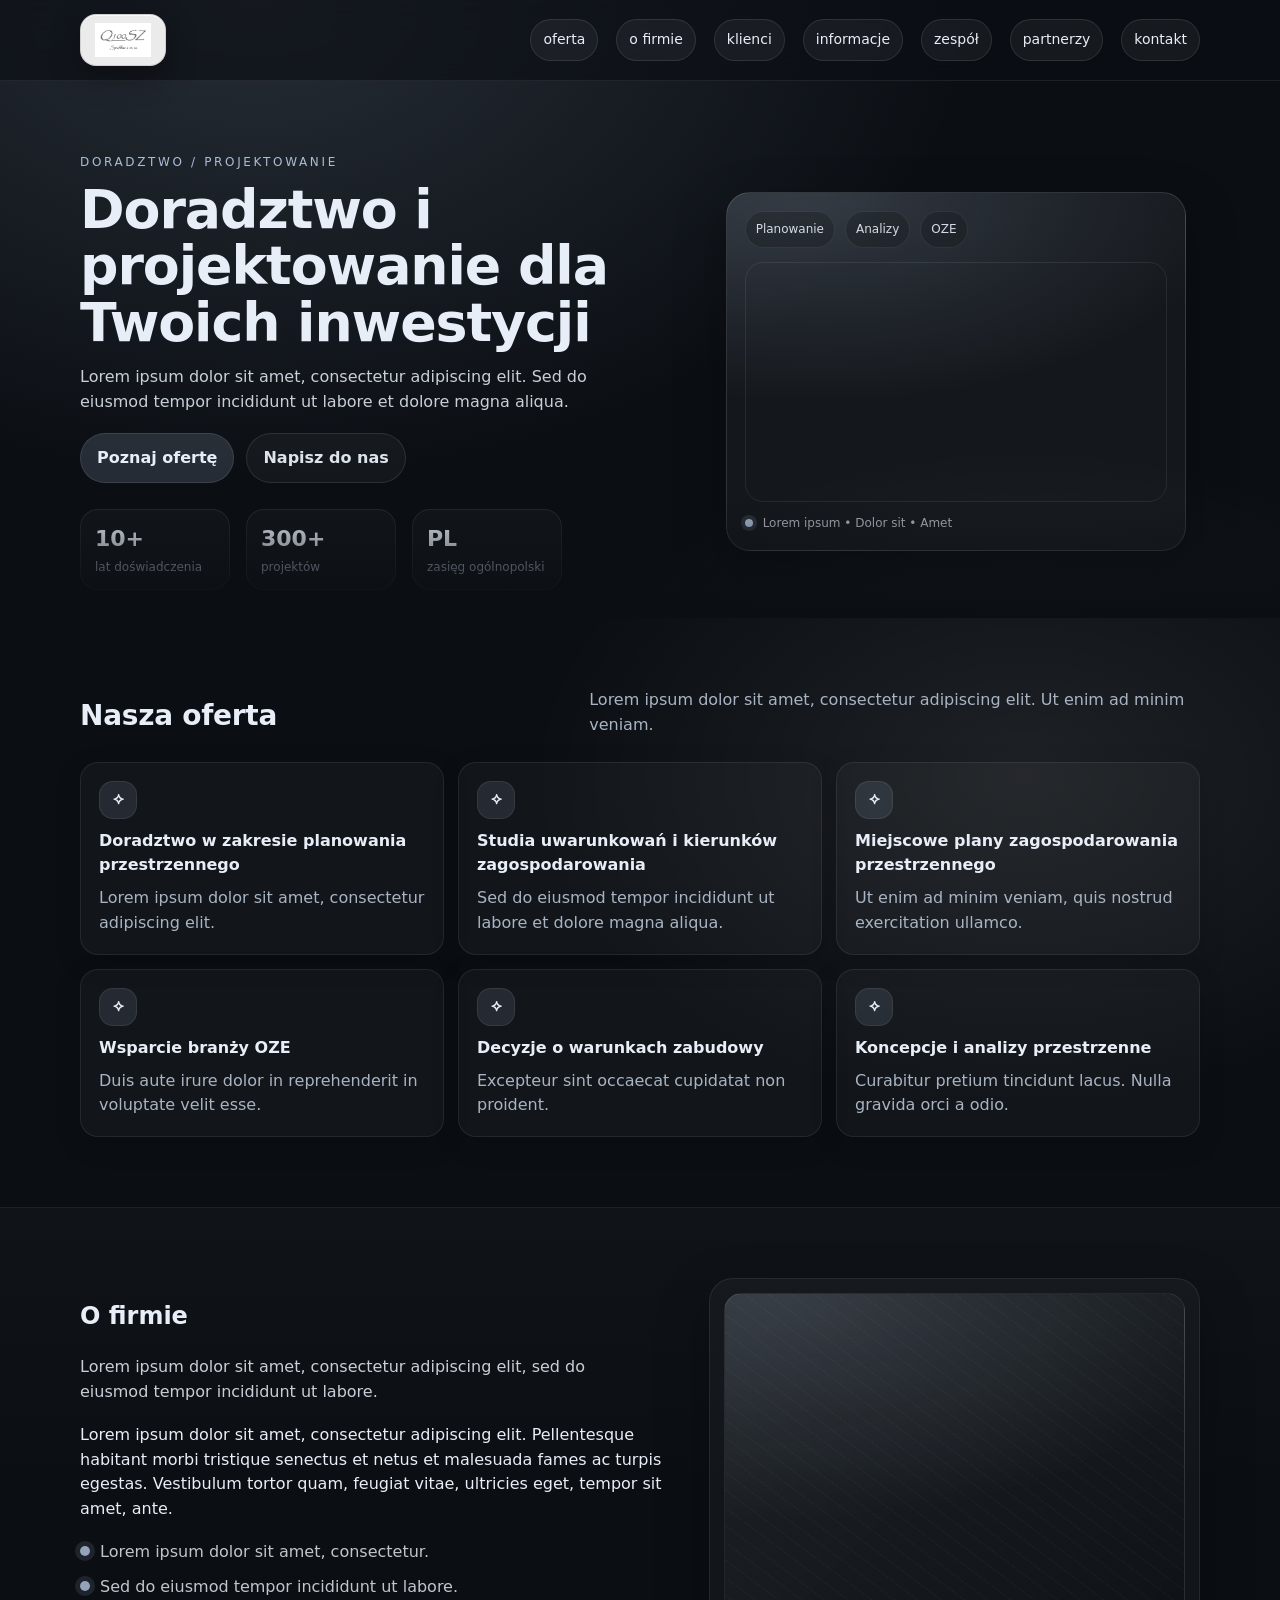
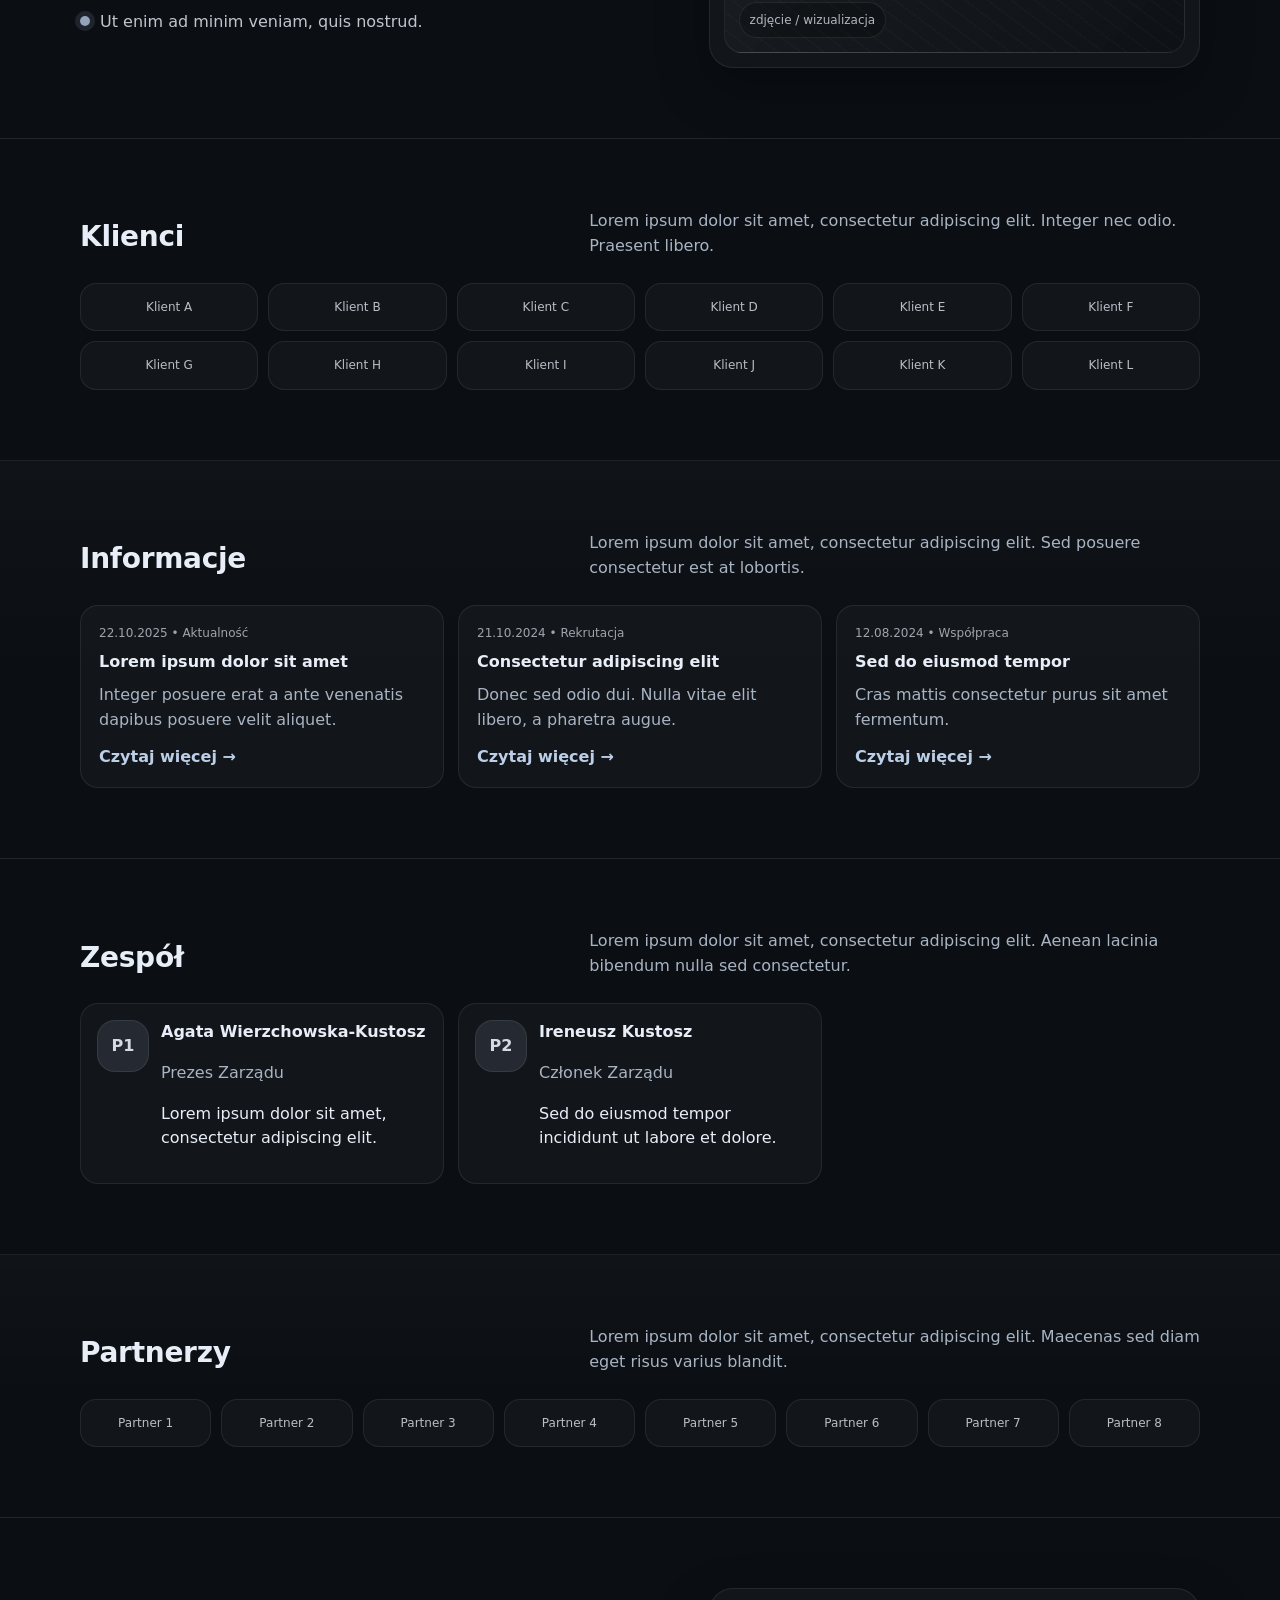
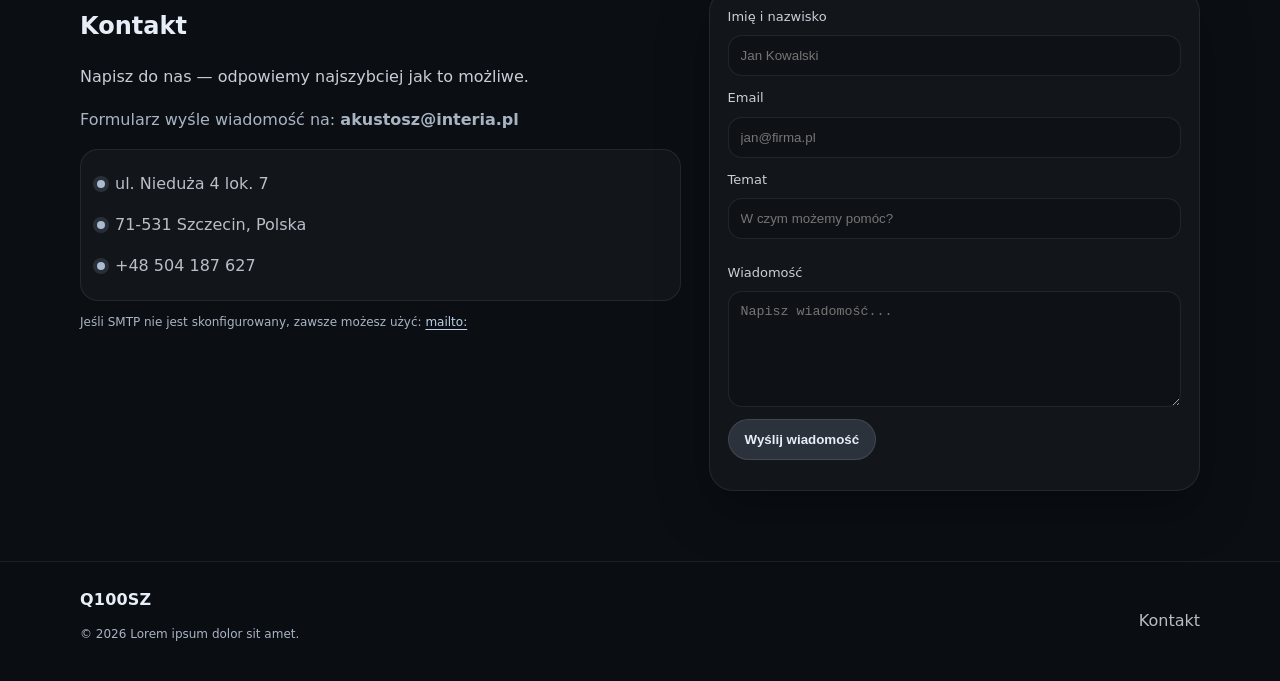
==== index.html @ e8c197c0 "desc" ====
<!doctype html>
<html lang="pl">
<head>
  <meta charset="utf-8" />
  <meta name="description" content="Opis firmy, usług i kontaktu">
  <meta name="viewport" content="width=device-width, initial-scale=1" />
  <title>Q100SZ - Usługi Architekturowe oraz Porady</title>
  <link rel="stylesheet" href="./styles.css" />
</head>
<body>
  <header class="topbar" class="top">
    <div class="container topbar__inner">
      <a class="brand" href="#top" aria-label="Strona główna">
        <span class="brand__logoWrap">
          <img class="brand__logo" src="Images/Logo.png" alt="Q100SZ Spółka z o.o." />
        </span>
      </a>

      <nav class="nav" aria-label="Główne menu">
        <a class="nav__cta" href="#oferta">oferta</a>
        <a class="nav__cta" href="#o-firmie">o firmie</a>
        <a class="nav__cta" href="#klienci">klienci</a>
        <a class="nav__cta" href="#informacje">informacje</a>
        <a class="nav__cta" href="#zespol">zespół</a>
        <a class="nav__cta" href="#partnerzy">partnerzy</a>
        <a class="nav__cta" href="#kontakt">kontakt</a>
      </nav>

      <button class="burger" id="burger" aria-label="Otwórz menu" aria-expanded="false">
        <span></span><span></span><span></span>
      </button>
    </div>

    <div id="mobileNav" class="mobile-nav" hidden>
    <a href="#oferta">oferta</a>
    <a href="#o-firmie">o firmie</a>
    <a href="#klienci">klienci</a>
    <a href="#informacje">informacje</a>
    <a href="#zespol">zespół</a>
    <a href="#partnerzy">partnerzy</a>
    <a href="#kontakt">kontakt</a>
  </div>
  <div id="navOverlay" class="nav-overlay" hidden></div>
  </header>

  <main>
    <!-- HERO -->
    <section class="hero">
      <div class="container hero__inner">
        <div class="hero__copy">
          <p class="kicker">DORADZTWO / PROJEKTOWANIE</p>
          <h1>Doradztwo i projektowanie dla Twoich inwestycji</h1>
          <p class="lead">
            Lorem ipsum dolor sit amet, consectetur adipiscing elit. Sed do eiusmod tempor incididunt ut labore et dolore magna aliqua.
          </p>

          <div class="hero__actions">
            <a class="btn" href="#oferta">Poznaj ofertę</a>
            <a class="btn btn--ghost" href="#kontakt">Napisz do nas</a>
          </div>

          <div class="hero__stats">
            <div class="stat">
              <div class="stat__num">10+</div>
              <div class="stat__label">lat doświadczenia</div>
            </div>
            <div class="stat">
              <div class="stat__num">300+</div>
              <div class="stat__label">projektów</div>
            </div>
            <div class="stat">
              <div class="stat__num">PL</div>
              <div class="stat__label">zasięg ogólnopolski</div>
            </div>
          </div>
        </div>

        <div class="hero__visual" aria-hidden="true">
          <div class="glass-card">
            <div class="glass-card__row">
              <div class="pill">Planowanie</div>
              <div class="pill">Analizy</div>
              <div class="pill">OZE</div>
            </div>
            <div class="glass-card__map" role="region" aria-label="Mapa dojazdu — Galaxy Szczecin">
              <iframe src="https://www.google.com/maps/embed?pb=!1m18!1m12!1m3!1d2376.1901724597415!2d14.551795612000458!3d53.44718666705847!2m3!1f0!2f0!3f0!3m2!1i1024!2i768!4f13.1!3m3!1m2!1s0x47aa0967c115290f%3A0x11bde24e083eac5f!2sNiedu%C5%BCa%204%2C%2071-531%20Szczecin!5e0!3m2!1spl!2spl!4v1772494582298!5m2!1spl!2spl" style="border:0;" allowfullscreen="" loading="lazy" referrerpolicy="no-referrer-when-downgrade"></iframe>
            </div>
            <div class="glass-card__footer">
              <span class="dot"></span>
              <span>Lorem ipsum • Dolor sit • Amet</span>
            </div>
          </div>
        </div>
      </div>
      <div class="hero__fade"></div>
    </section>

    <!-- OFERTA -->
    <section class="section" id="oferta">
      <div class="container">
        <div class="section__head">
          <h2>Nasza oferta</h2>
          <p>Lorem ipsum dolor sit amet, consectetur adipiscing elit. Ut enim ad minim veniam.</p>
        </div>

        <div class="grid cards">
          <article class="card">
            <div class="card__icon">⟡</div>
            <h3>Doradztwo w zakresie planowania przestrzennego</h3>
            <p>Lorem ipsum dolor sit amet, consectetur adipiscing elit.</p>
          </article>

          <article class="card">
            <div class="card__icon">⟡</div>
            <h3>Studia uwarunkowań i kierunków zagospodarowania</h3>
            <p>Sed do eiusmod tempor incididunt ut labore et dolore magna aliqua.</p>
          </article>

          <article class="card">
            <div class="card__icon">⟡</div>
            <h3>Miejscowe plany zagospodarowania przestrzennego</h3>
            <p>Ut enim ad minim veniam, quis nostrud exercitation ullamco.</p>
          </article>

          <article class="card">
            <div class="card__icon">⟡</div>
            <h3>Wsparcie branży OZE</h3>
            <p>Duis aute irure dolor in reprehenderit in voluptate velit esse.</p>
          </article>

          <article class="card">
            <div class="card__icon">⟡</div>
            <h3>Decyzje o warunkach zabudowy</h3>
            <p>Excepteur sint occaecat cupidatat non proident.</p>
          </article>

          <article class="card">
            <div class="card__icon">⟡</div>
            <h3>Koncepcje i analizy przestrzenne</h3>
            <p>Curabitur pretium tincidunt lacus. Nulla gravida orci a odio.</p>
          </article>
        </div>
      </div>
    </section>

    <!-- O FIRMIE -->
    <section class="section section--alt" id="o-firmie">
      <div class="container split">
        <div>
          <h2>O firmie</h2>
          <p class="lead">
            Lorem ipsum dolor sit amet, consectetur adipiscing elit, sed do eiusmod tempor incididunt ut labore.
          </p>
          <p>
            Lorem ipsum dolor sit amet, consectetur adipiscing elit. Pellentesque habitant morbi tristique senectus et netus et malesuada fames ac turpis egestas.
            Vestibulum tortor quam, feugiat vitae, ultricies eget, tempor sit amet, ante.
          </p>

          <div class="bullets">
            <div class="bullet">
              <span class="bullet__dot"></span>
              <span>Lorem ipsum dolor sit amet, consectetur.</span>
            </div>
            <div class="bullet">
              <span class="bullet__dot"></span>
              <span>Sed do eiusmod tempor incididunt ut labore.</span>
            </div>
            <div class="bullet">
              <span class="bullet__dot"></span>
              <span>Ut enim ad minim veniam, quis nostrud.</span>
            </div>
          </div>
        </div>

        <div class="photo">
          <div class="photo__frame">
            <div class="photo__placeholder">
              <div class="photo__lines"></div>
              <div class="photo__label">zdjęcie / wizualizacja</div>
            </div>
          </div>
        </div>
      </div>
    </section>

    <!-- KLIENCI -->
    <section class="section" id="klienci">
      <div class="container">
        <div class="section__head">
          <h2>Klienci</h2>
          <p>Lorem ipsum dolor sit amet, consectetur adipiscing elit. Integer nec odio. Praesent libero.</p>
        </div>

        <div class="logos">
          <div class="logo">Klient A</div><div class="logo">Klient B</div><div class="logo">Klient C</div><div class="logo">Klient D</div>
          <div class="logo">Klient E</div><div class="logo">Klient F</div><div class="logo">Klient G</div><div class="logo">Klient H</div>
          <div class="logo">Klient I</div><div class="logo">Klient J</div><div class="logo">Klient K</div><div class="logo">Klient L</div>
        </div>
      </div>
    </section>

    <!-- INFORMACJE (mini blog / aktualności) -->
    <section class="section section--alt" id="informacje">
      <div class="container">
        <div class="section__head">
          <h2>Informacje</h2>
          <p>Lorem ipsum dolor sit amet, consectetur adipiscing elit. Sed posuere consectetur est at lobortis.</p>
        </div>

        <div class="grid posts">
          <article class="post">
            <div class="post__meta">22.10.2025 • Aktualność</div>
            <h3>Lorem ipsum dolor sit amet</h3>
            <p>Integer posuere erat a ante venenatis dapibus posuere velit aliquet.</p>
            <a class="post__link" href="#kontakt">Czytaj więcej →</a>
          </article>

          <article class="post">
            <div class="post__meta">21.10.2024 • Rekrutacja</div>
            <h3>Consectetur adipiscing elit</h3>
            <p>Donec sed odio dui. Nulla vitae elit libero, a pharetra augue.</p>
            <a class="post__link" href="#kontakt">Czytaj więcej →</a>
          </article>

          <article class="post">
            <div class="post__meta">12.08.2024 • Współpraca</div>
            <h3>Sed do eiusmod tempor</h3>
            <p>Cras mattis consectetur purus sit amet fermentum.</p>
            <a class="post__link" href="#kontakt">Czytaj więcej →</a>
          </article>
        </div>
      </div>
    </section>

    <!-- ZESPÓŁ -->
    <section class="section" id="zespol">
      <div class="container">
        <div class="section__head">
          <h2>Zespół</h2>
          <p>Lorem ipsum dolor sit amet, consectetur adipiscing elit. Aenean lacinia bibendum nulla sed consectetur.</p>
        </div>

        <div class="grid team">
          <article class="person">
            <div class="avatar" aria-hidden="true"><span>P1</span></div>
            <div>
              <h3>Agata Wierzchowska-Kustosz</h3>
              <p class="muted">Prezes Zarządu</p>
              <p>Lorem ipsum dolor sit amet, consectetur adipiscing elit.</p>
            </div>
          </article>

          <article class="person">
            <div class="avatar" aria-hidden="true"><span>P2</span></div>
            <div>
              <h3>Ireneusz Kustosz</h3>
              <p class="muted">Członek Zarządu</p>
              <p>Sed do eiusmod tempor incididunt ut labore et dolore.</p>
            </div>
          </article>

        </div>
      </div>
    </section>

    <!-- PARTNERZY -->
    <section class="section section--alt" id="partnerzy">
      <div class="container">
        <div class="section__head">
          <h2>Partnerzy</h2>
          <p>Lorem ipsum dolor sit amet, consectetur adipiscing elit. Maecenas sed diam eget risus varius blandit.</p>
        </div>

        <div class="logos logos--tight">
          <div class="logo">Partner 1</div><div class="logo">Partner 2</div><div class="logo">Partner 3</div><div class="logo">Partner 4</div>
          <div class="logo">Partner 5</div><div class="logo">Partner 6</div><div class="logo">Partner 7</div><div class="logo">Partner 8</div>
        </div>
      </div>
    </section>

    <!-- KONTAKT / FORMULARZ -->
    <section class="section contact" id="kontakt">
      <div class="container split">
        <div>
          <h2>Kontakt</h2>
          <p class="lead">Napisz do nas — odpowiemy najszybciej jak to możliwe.</p>
          <p class="muted">
            Formularz wyśle wiadomość na: <strong>akustosz@interia.pl</strong>
          </p>

          <div class="contact__card">
            <div class="contact__line"><span class="dot"></span><span>ul. Nieduża 4 lok. 7</span></div>
            <div class="contact__line"><span class="dot"></span><span>71-531 Szczecin, Polska</span></div>
            <div class="contact__line"><span class="dot"></span><span>+48 504 187 627</span></div>
          </div>

          <p class="muted small">
            Jeśli SMTP nie jest skonfigurowany, zawsze możesz użyć:
            <a class="inline-link" href="mailto:miloszk2004@gmail.com?subject=Wiadomo%C5%9B%C4%87%20ze%20strony&body=Cze%C5%9B%C4%87!">mailto:</a>
          </p>
        </div>

        <form class="form" id="contactForm">
          <label>
            Imię i nazwisko
            <input name="name" type="text" placeholder="Jan Kowalski" required />
          </label>

          <label>
            Email
            <input name="email" type="email" placeholder="jan@firma.pl" required />
          </label>

          <label>
            Temat
            <input name="subject" type="text" placeholder="W czym możemy pomóc?" required />
          </label>

          <label>
            <input type="text" name="company" autocomplete="off" tabindex="-1" style="display:none">
          </label>

          <label>
            Wiadomość
            <textarea name="message" rows="6" placeholder="Napisz wiadomość..." required></textarea>
          </label>

          <button class="btn" type="submit" id="sendBtn">Wyślij wiadomość</button>
          <div class="form__status" id="formStatus" role="status" aria-live="polite"></div>
        </form>
      </div>
    </section>
  </main>

  <footer class="footer">
    <div class="container footer__inner">
      <div class="footer__left">
        <div class="brand brand--footer">
          <span class="brand__mark">Q100SZ</span>
        </div>
        <p class="muted small">© <span id="year"></span> Lorem ipsum dolor sit amet.</p>
      </div>

      <div class="footer__right">
        <a href="#kontakt">Kontakt</a>
      </div>
    </div>
  </footer>

  <script src="./app.js"></script>
</body>
</html>
---- styles.css ----
:root{
  --bg:#0b0f14;
  --panel:#0f1622;
  --panel2:#0c121c;
  --text:#e8eef7;
  --muted:#a9b4c3;
  --line:rgba(255,255,255,.10);
  --line2:rgba(255,255,255,.08);
  --accent:#cfe3ff;
  --shadow: 0 20px 50px rgba(0,0,0,.35);
  --radius:18px;
  --radius2:24px;
  --container: 1120px;
}

*{box-sizing:border-box}
html{scroll-behavior:smooth}
body{
  margin:0;
  font-family: ui-sans-serif, system-ui, -apple-system, Segoe UI, Roboto, Arial, "Noto Sans", "Liberation Sans", sans-serif;
  background:
    radial-gradient(1200px 800px at 20% 0%, rgba(207,227,255,.14), transparent 60%),
    radial-gradient(900px 600px at 80% 20%, rgba(255,255,255,.08), transparent 55%),
    var(--bg);
  color:var(--text);
  line-height:1.55;
}

a{color:inherit; text-decoration:none}
a:hover{opacity:.9}
[hidden]{
  display:none !important;
}
.container{
  width:min(var(--container), calc(100% - 40px));
  margin:0 auto;
}

.topbar{
  position:sticky;
  top:0;
  z-index:50;
  backdrop-filter: blur(14px);
  -webkit-backdrop-filter: blur(14px);
  background: rgba(11,15,20,.65);
  border-bottom:1px solid var(--line2);
}
.topbar__inner{
  display:flex;
  align-items:center;
  justify-content:space-between;
  padding:14px 0;
  gap:18px;
}
.brand{
  display:flex;
  align-items:center;
  gap:12px;
  font-weight:650;
  letter-spacing:.2px;
}

.brand__logoWrap{
  display:inline-flex;
  align-items:center;
  padding:8px 14px;
  border-radius:16px;

  background: rgba(245,245,245,.96);
  border:1px solid rgba(0,0,0,.12);

  box-shadow:
    0 10px 30px rgba(0,0,0,.35),
    inset 0 1px 0 rgba(255,255,255,.7);
}

.brand__logo{
  height:34px;
  width:auto;
  display:block;
}
.nav{
  display:flex;
  align-items:center;
  gap:18px;
  font-size:14px;
  color:var(--muted);
}
.nav a{padding:8px 6px}
.nav__cta{
  color:var(--text) !important;
  border:1px solid var(--line);
  padding:9px 12px !important;
  border-radius:999px;
  background: rgba(255,255,255,.05);
}

.burger{
  display:none;
  width:44px; height:44px;
  border-radius:14px;
  border:1px solid var(--line);
  background: rgba(255,255,255,.04);
  color:var(--text);
  cursor:pointer;
}
.burger span{
  display:block;
  height:2px;
  background: rgba(232,238,247,.85);
  margin:6px 10px;
  border-radius:2px;
}

.mobile-nav{
  position: fixed;
  left: 12px;
  right: 12px;
  top: 78px;
  z-index: 60;

  display: grid;
  gap: 10px;

  padding: 14px;
  border-radius: 18px;

  border: 1px solid rgba(255,255,255,.10);
  background: rgba(11,15,20,.88);
  backdrop-filter: blur(18px);
  -webkit-backdrop-filter: blur(18px);
  box-shadow: 0 24px 70px rgba(0,0,0,.55);

  transform: translateY(-20px) scale(.98);
  opacity: 0;
  pointer-events: none;
  transition: transform .25s ease, opacity .25s ease;
}

/* stan otwarty */
.mobile-nav.is-open{
  transform: translateY(0) scale(1);
  opacity: 1;
  pointer-events: auto;
}

.mobile-nav a{
  padding: 12px 12px;
  border: 1px solid rgba(255,255,255,.08);
  border-radius: 14px;
  background: rgba(255,255,255,.03);
  color: rgba(232,238,247,.88);
}

.nav-overlay{
  position: fixed;
  inset: 0;
  z-index: 55;
  background: rgba(0,0,0,.55);
  backdrop-filter: blur(3px);
  -webkit-backdrop-filter: blur(3px);
  opacity: 0;
  pointer-events: none;
  transition: opacity .25s ease;
}

.nav-overlay.is-open{
  opacity: 1;
  pointer-events: auto;
}

@media (max-width: 980px){
  .nav{display:none}
  .burger{display:inline-block}
}

@media (min-width: 981px){
  .mobile-nav{
    display:none !important;
  }
  .nav-overlay{
    display:none !important;
  }
}

.hero{
  position:relative;
  padding:72px 0 28px;
  overflow:hidden;
}
.hero__inner{
  display:grid;
  grid-template-columns: 1.1fr .9fr;
  gap:34px;
  align-items:center;
}
.kicker{
  margin:0 0 10px;
  font-size:12px;
  letter-spacing:.22em;
  color:rgba(207,227,255,.8);
}
h1{
  margin:0 0 14px;
  font-size: clamp(32px, 4.2vw, 56px);
  line-height:1.05;
  letter-spacing:-.02em;
}
.lead{
  margin:0 0 18px;
  font-size:16px;
  color:rgba(232,238,247,.86);
  max-width:56ch;
}
.hero__actions{
  display:flex; gap:12px; flex-wrap:wrap;
  margin:18px 0 26px;
}
.btn{
  display:inline-flex;
  align-items:center;
  justify-content:center;
  gap:10px;
  padding:12px 16px;
  border-radius:999px;
  border:1px solid var(--line);
  background: rgba(207,227,255,.14);
  color:var(--text);
  cursor:pointer;
  font-weight:650;
}
.btn:hover{transform: translateY(-1px)}
.btn--ghost{
  background: rgba(255,255,255,.04);
  color: rgba(232,238,247,.95);
}
.hero__stats{
  display:flex;
  gap:16px;
  flex-wrap:wrap;
}
.stat{
  padding:12px 14px;
  border-radius: var(--radius);
  border:1px solid var(--line2);
  background: rgba(255,255,255,.03);
  min-width: 150px;
}
.stat__num{
  font-size:22px;
  font-weight:800;
}
.stat__label{
  font-size:12px;
  color:var(--muted);
  margin-top:2px;
}

.hero__visual{
  display:grid;
  place-items:center;
}
.glass-card{
  width:100%;
  max-width: 460px;
  border-radius: var(--radius2);
  border:1px solid rgba(255,255,255,.12);
  background:
    radial-gradient(700px 350px at 20% 0%, rgba(207,227,255,.16), transparent 60%),
    rgba(255,255,255,.04);
  box-shadow: var(--shadow);
  padding:18px;
}
.glass-card__row{
  display:flex; gap:10px; flex-wrap:wrap;
  margin-bottom:14px;
}
.pill{
  font-size:12px;
  color:rgba(232,238,247,.9);
  border:1px solid var(--line2);
  background: rgba(0,0,0,.18);
  padding:8px 10px;
  border-radius:999px;
}
.glass-card__map{
  position: relative;
  overflow: hidden;
  height: 240px;
  border-radius: 18px;
  border:1px solid var(--line2);
}

.glass-card__map iframe{
  position:absolute;
  inset:0;
  width:100%;
  height:100%;
  border:0;
  display:block;
}
.glass-card__footer{
  display:flex; gap:10px;
  align-items:center;
  margin-top:12px;
  color:rgba(232,238,247,.75);
  font-size:12px;
}
.dot{
  width:8px; height:8px;
  border-radius:999px;
  background: rgba(207,227,255,.8);
  box-shadow: 0 0 0 4px rgba(207,227,255,.12);
}
.hero__fade{
  position:absolute;
  inset:auto 0 0 0;
  height:120px;
  background: linear-gradient(to bottom, transparent, var(--bg));
}

/* SECTIONS */
.section{
  padding:70px 0;
}
.section--alt{
  background: linear-gradient(to bottom, rgba(255,255,255,.02), transparent 55%);
  border-top:1px solid var(--line2);
  border-bottom:1px solid var(--line2);
}
.section__head{
  display:flex;
  align-items:flex-end;
  justify-content:space-between;
  gap:22px;
  margin-bottom:24px;
}
.section__head h2{
  margin:0;
  font-size:28px;
  letter-spacing:-.01em;
}
.section__head p{
  margin:0;
  color:var(--muted);
  max-width:60ch;
}

/* GRID */
.grid{
  display:grid;
  gap:14px;
}
.cards{ grid-template-columns: repeat(3, minmax(0, 1fr)); }
.posts{ grid-template-columns: repeat(3, minmax(0, 1fr)); }
.team{ grid-template-columns: repeat(3, minmax(0, 1fr)); }

.card{
  padding:18px;
  border-radius: var(--radius);
  border:1px solid var(--line2);
  background: rgba(255,255,255,.03);
  box-shadow: 0 8px 26px rgba(0,0,0,.18);
}
.card__icon{
  width:38px; height:38px;
  border-radius:14px;
  display:grid; place-items:center;
  border:1px solid var(--line2);
  background: rgba(207,227,255,.10);
  margin-bottom:10px;
  font-weight:800;
}
.card h3{margin:0 0 8px; font-size:16px}
.card p{margin:0; color:var(--muted)}

.split{
  display:grid;
  grid-template-columns: 1.1fr .9fr;
  gap:28px;
  align-items:start;
}

.bullets{margin-top:18px; display:grid; gap:10px}
.bullet{display:flex; gap:10px; align-items:flex-start; color:rgba(232,238,247,.82)}
.bullet__dot{
  width:10px; height:10px;
  margin-top:6px;
  border-radius:999px;
  background: rgba(207,227,255,.7);
  box-shadow: 0 0 0 5px rgba(207,227,255,.10);
}

.photo__frame{
  border-radius: var(--radius2);
  border:1px solid var(--line2);
  background: rgba(255,255,255,.03);
  padding:14px;
  box-shadow: var(--shadow);
}
.photo__placeholder{
  height: 360px;
  border-radius: 18px;
  border:1px solid var(--line2);
  background:
    radial-gradient(800px 380px at 10% 0%, rgba(207,227,255,.14), transparent 60%),
    linear-gradient(135deg, rgba(255,255,255,.05), rgba(0,0,0,.18));
  position:relative;
  overflow:hidden;
}
.photo__lines{
  position:absolute; inset:-40px;
  background:
    repeating-linear-gradient(35deg, rgba(255,255,255,.10) 0, rgba(255,255,255,.10) 1px, transparent 1px, transparent 14px);
  opacity:.25;
  transform: rotate(2deg);
}
.photo__label{
  position:absolute;
  left:14px; bottom:14px;
  font-size:12px;
  color:rgba(232,238,247,.75);
  border:1px solid var(--line2);
  background: rgba(0,0,0,.22);
  padding:8px 10px;
  border-radius:999px;
}

/* LOGOS */
.logos{
  display:grid;
  grid-template-columns: repeat(6, minmax(0, 1fr));
  gap:10px;
}
.logos--tight{grid-template-columns: repeat(8, minmax(0, 1fr));}
.logo{
  border-radius: 16px;
  border:1px solid var(--line2);
  background: rgba(255,255,255,.03);
  padding:14px 10px;
  text-align:center;
  color:rgba(232,238,247,.78);
  font-size:12px;
}

/* POSTS */
.post{
  padding:18px;
  border-radius: var(--radius);
  border:1px solid var(--line2);
  background: rgba(255,255,255,.03);
}
.post__meta{
  font-size:12px;
  color:rgba(232,238,247,.66);
  margin-bottom:8px;
}
.post h3{margin:0 0 8px; font-size:16px}
.post p{margin:0 0 12px; color:var(--muted)}
.post__link{
  color:rgba(207,227,255,.9);
  font-weight:650;
}

/* TEAM */
.person{
  padding:16px;
  border-radius: var(--radius);
  border:1px solid var(--line2);
  background: rgba(255,255,255,.03);
  display:grid;
  grid-template-columns: 52px 1fr;
  gap:12px;
}
.avatar{
  width:52px; height:52px;
  border-radius: 18px;
  border:1px solid var(--line2);
  background: rgba(207,227,255,.10);
  display:grid;
  place-items:center;
  font-weight:800;
  color:rgba(232,238,247,.9);
}
.person h3{margin:0 0 2px; font-size:16px}
.muted{color:var(--muted)}
.small{font-size:12px}

/* CONTACT */
.contact .form{
  border-radius: var(--radius2);
  border:1px solid var(--line2);
  background: rgba(255,255,255,.03);
  padding:18px;
  box-shadow: var(--shadow);
}
.form label{
  display:grid;
  gap:8px;
  margin-bottom:12px;
  font-size:13px;
  color:rgba(232,238,247,.86);
}
input, textarea{
  width:100%;
  padding:12px 12px;
  border-radius: 14px;
  border:1px solid var(--line2);
  background: rgba(0,0,0,.18);
  color:var(--text);
  outline:none;
}
input:focus, textarea:focus{
  border-color: rgba(207,227,255,.45);
  box-shadow: 0 0 0 4px rgba(207,227,255,.10);
}
.form__status{
  margin-top:12px;
  font-size:13px;
  color:rgba(232,238,247,.85);
}
.inline-link{color:rgba(207,227,255,.9); text-decoration:underline; text-underline-offset:3px}

.contact__card{
  margin-top:16px;
  border-radius: var(--radius);
  border:1px solid var(--line2);
  background: rgba(255,255,255,.03);
  padding:14px;
}
.contact__line{
  display:flex; align-items:center; gap:10px;
  padding:8px 2px;
  color:rgba(232,238,247,.78);
}

/* FOOTER */
.footer{
  border-top:1px solid var(--line2);
  padding:26px 0;
  background: rgba(0,0,0,.12);
}
.footer__inner{
  display:flex;
  align-items:center;
  justify-content:space-between;
  gap:18px;
}
.footer__right{
  display:flex;
  gap:14px;
  color:rgba(232,238,247,.78);
}

/* RESPONSIVE */
@media (max-width: 980px){
  .nav{display:none}
  .burger{display:inline-block}
  .hero__inner, .split{grid-template-columns:1fr}
  .cards{grid-template-columns: repeat(2, minmax(0, 1fr))}
  .posts{grid-template-columns: repeat(2, minmax(0, 1fr))}
  .team{grid-template-columns: repeat(2, minmax(0, 1fr))}
  .logos{grid-template-columns: repeat(3, minmax(0, 1fr))}
  .logos--tight{grid-template-columns: repeat(4, minmax(0, 1fr))}
  .photo__placeholder{height: 300px}
}
@media (max-width: 560px){
  .cards,.posts,.team{grid-template-columns:1fr}
  .stat{min-width: 140px}
}
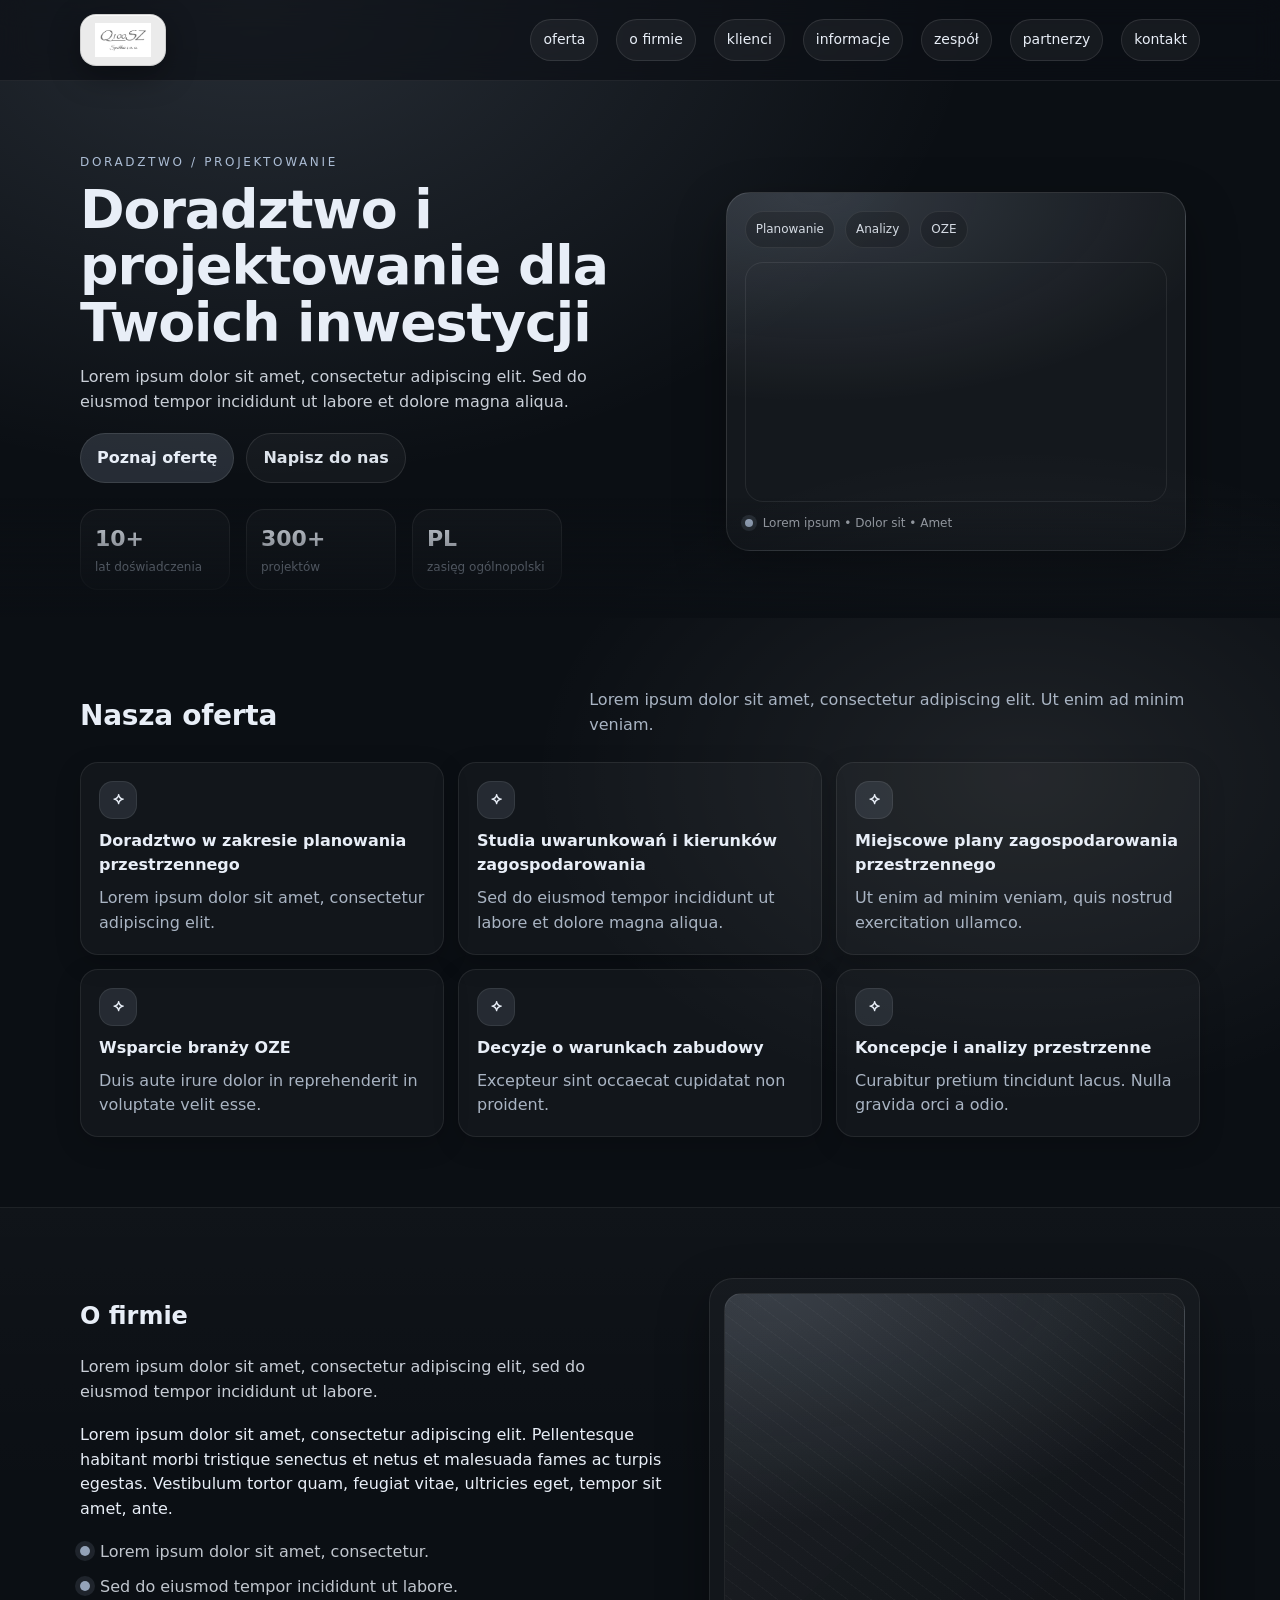
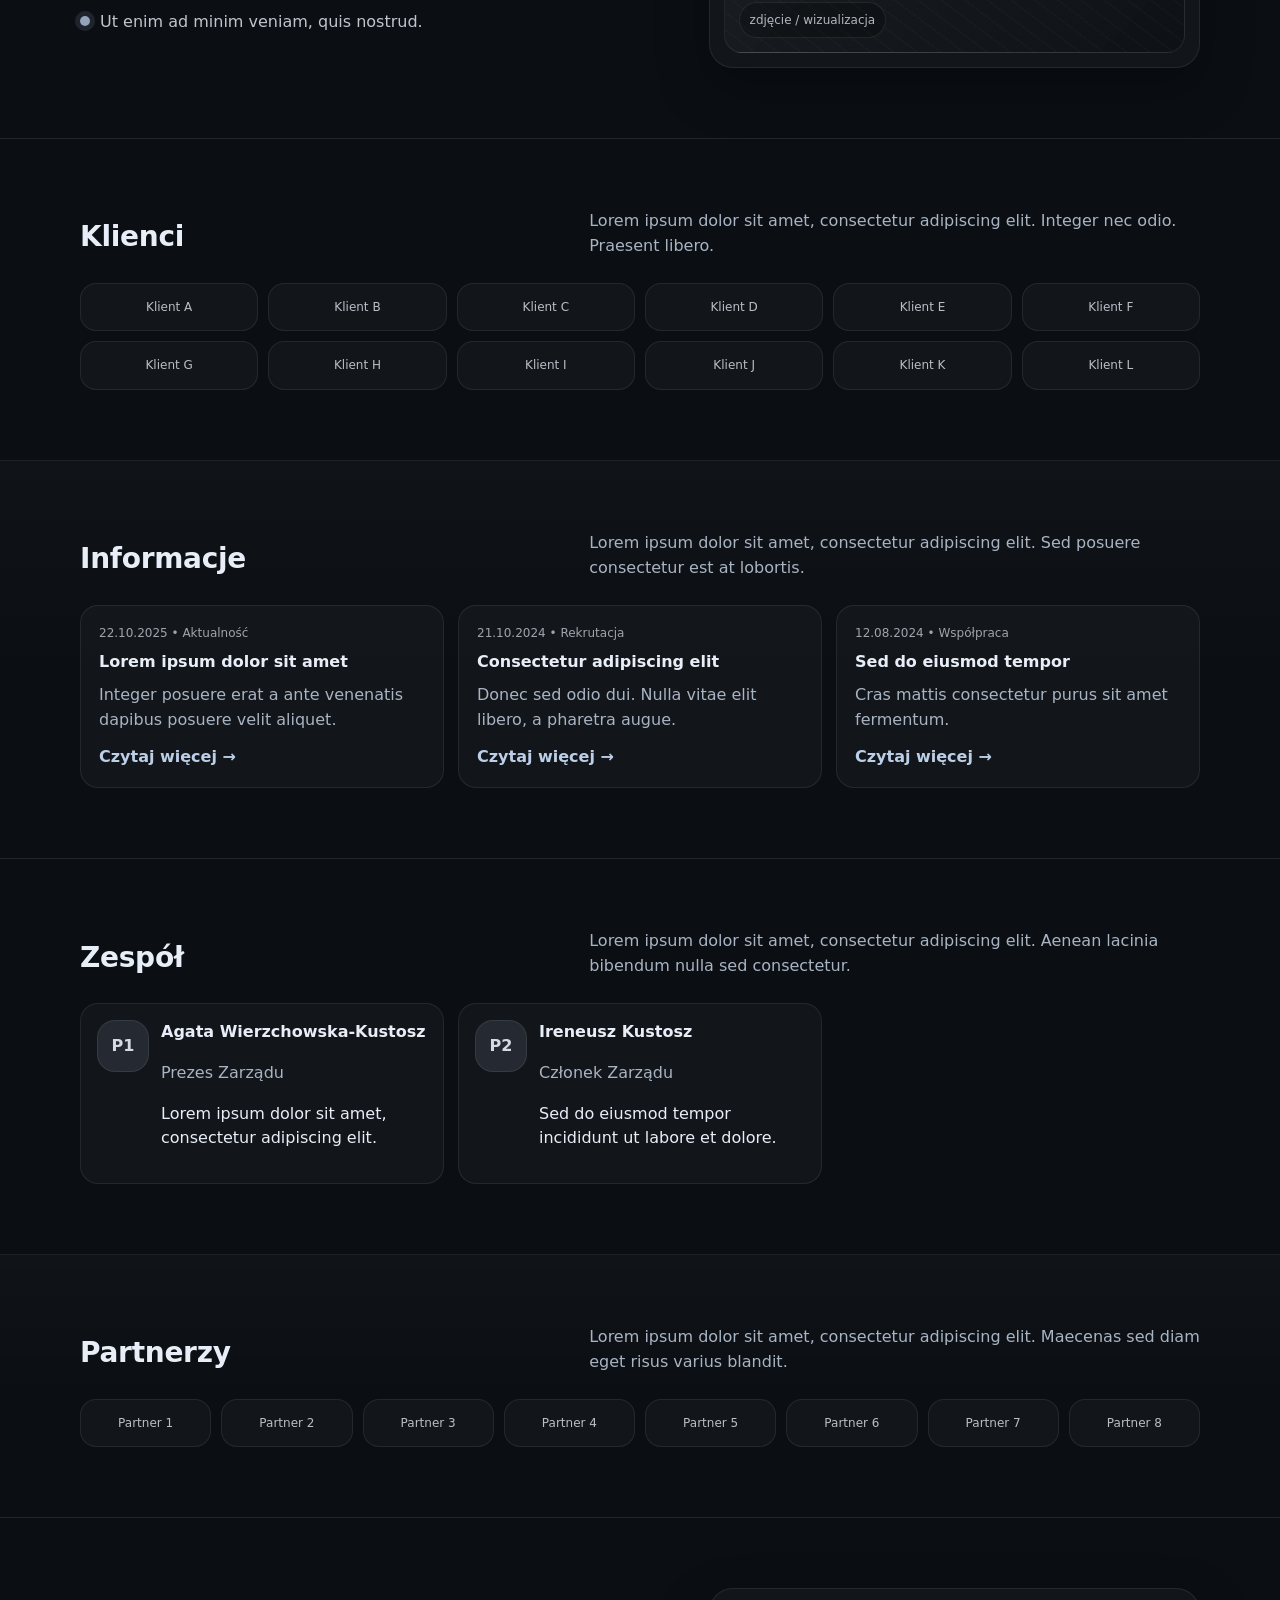
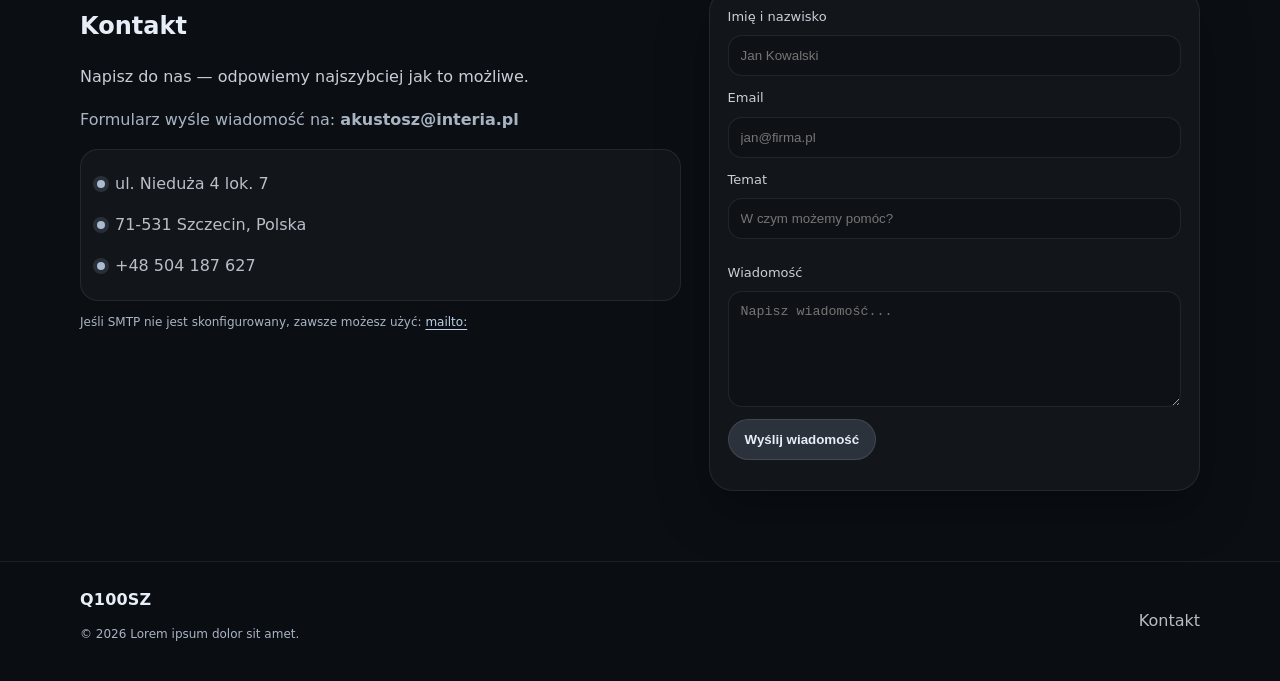
==== commit 1ed22f1d: "keywords" ====
--- a/index.html
+++ b/index.html
@@ -4,6 +4,7 @@
   <meta charset="utf-8" />
   <meta name="description" content="Opis firmy, usług i kontaktu">
   <meta name="viewport" content="width=device-width, initial-scale=1" />
+  <meta name="keywords" content="Q100SZ Spółka z.o.o., Usługi Projektowe w Szczecinie">
   <title>Q100SZ - Usługi Architekturowe oraz Porady</title>
   <link rel="stylesheet" href="./styles.css" />
 </head>
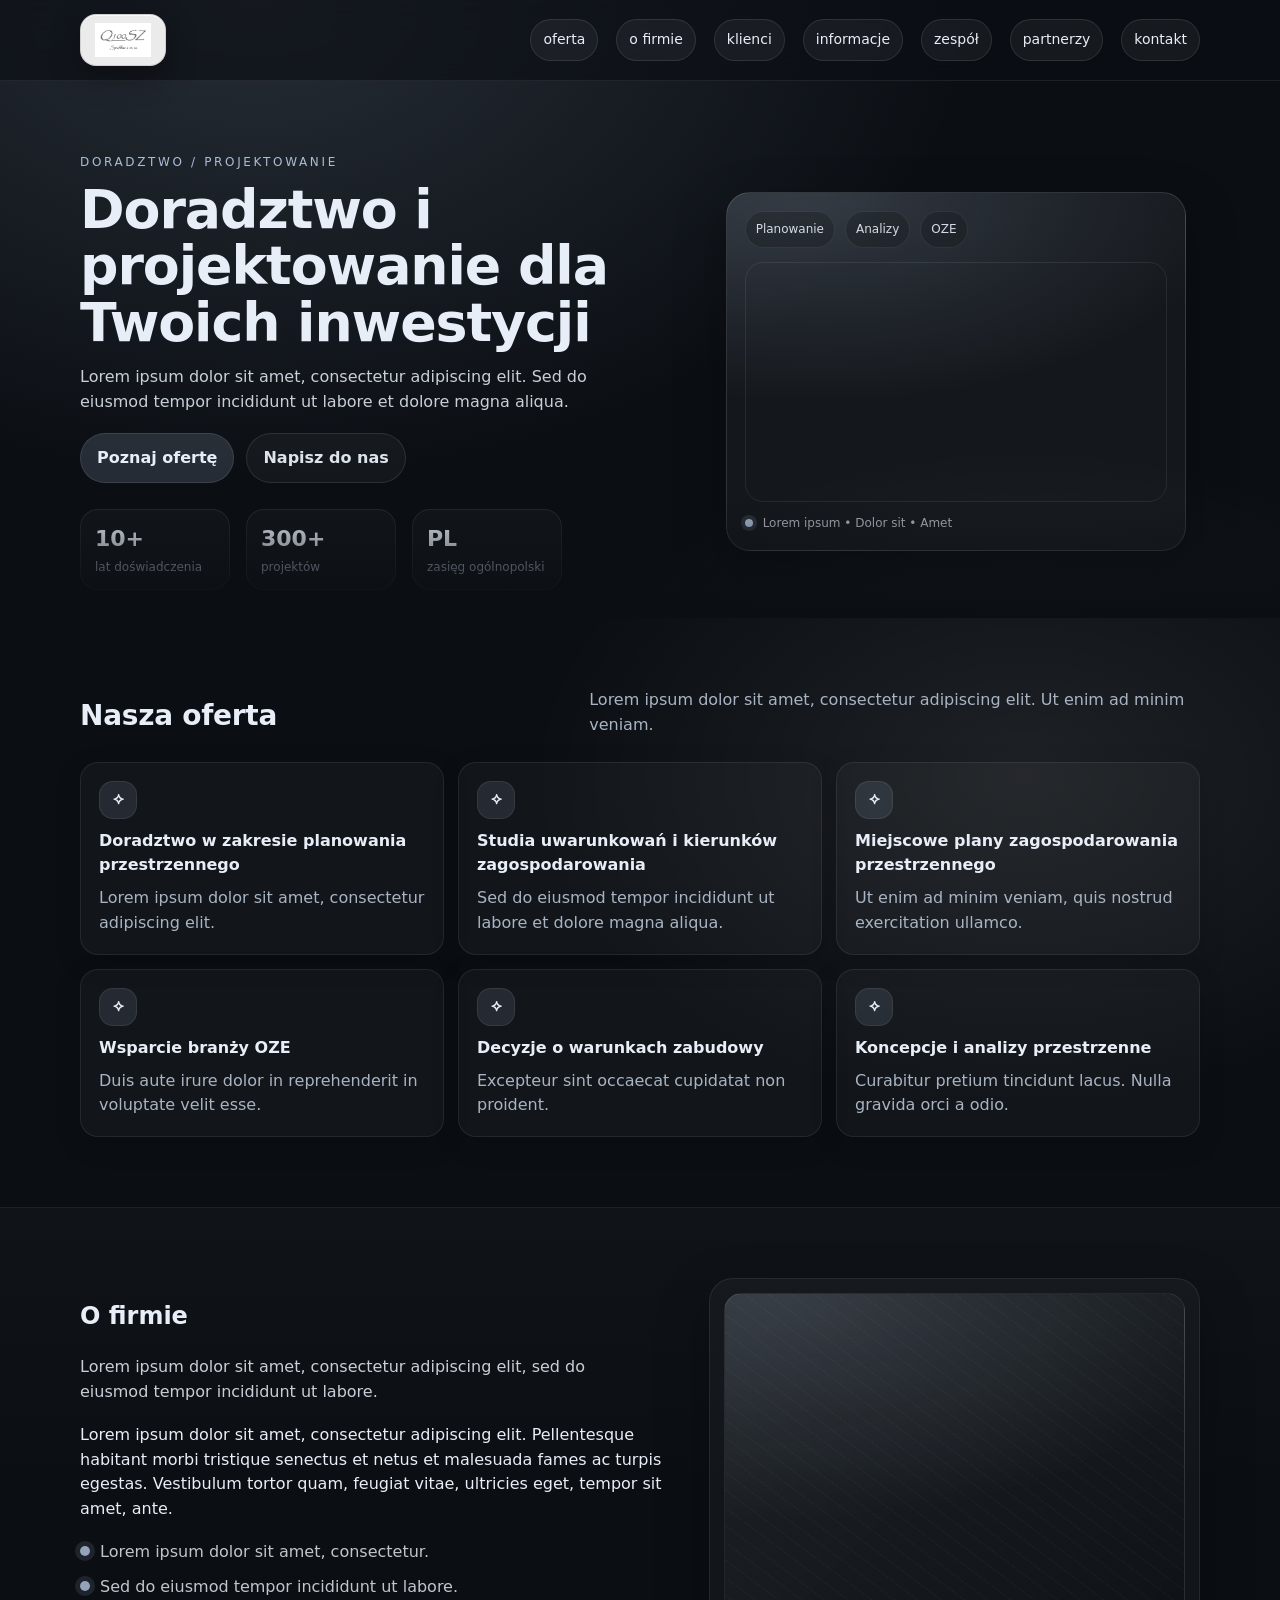
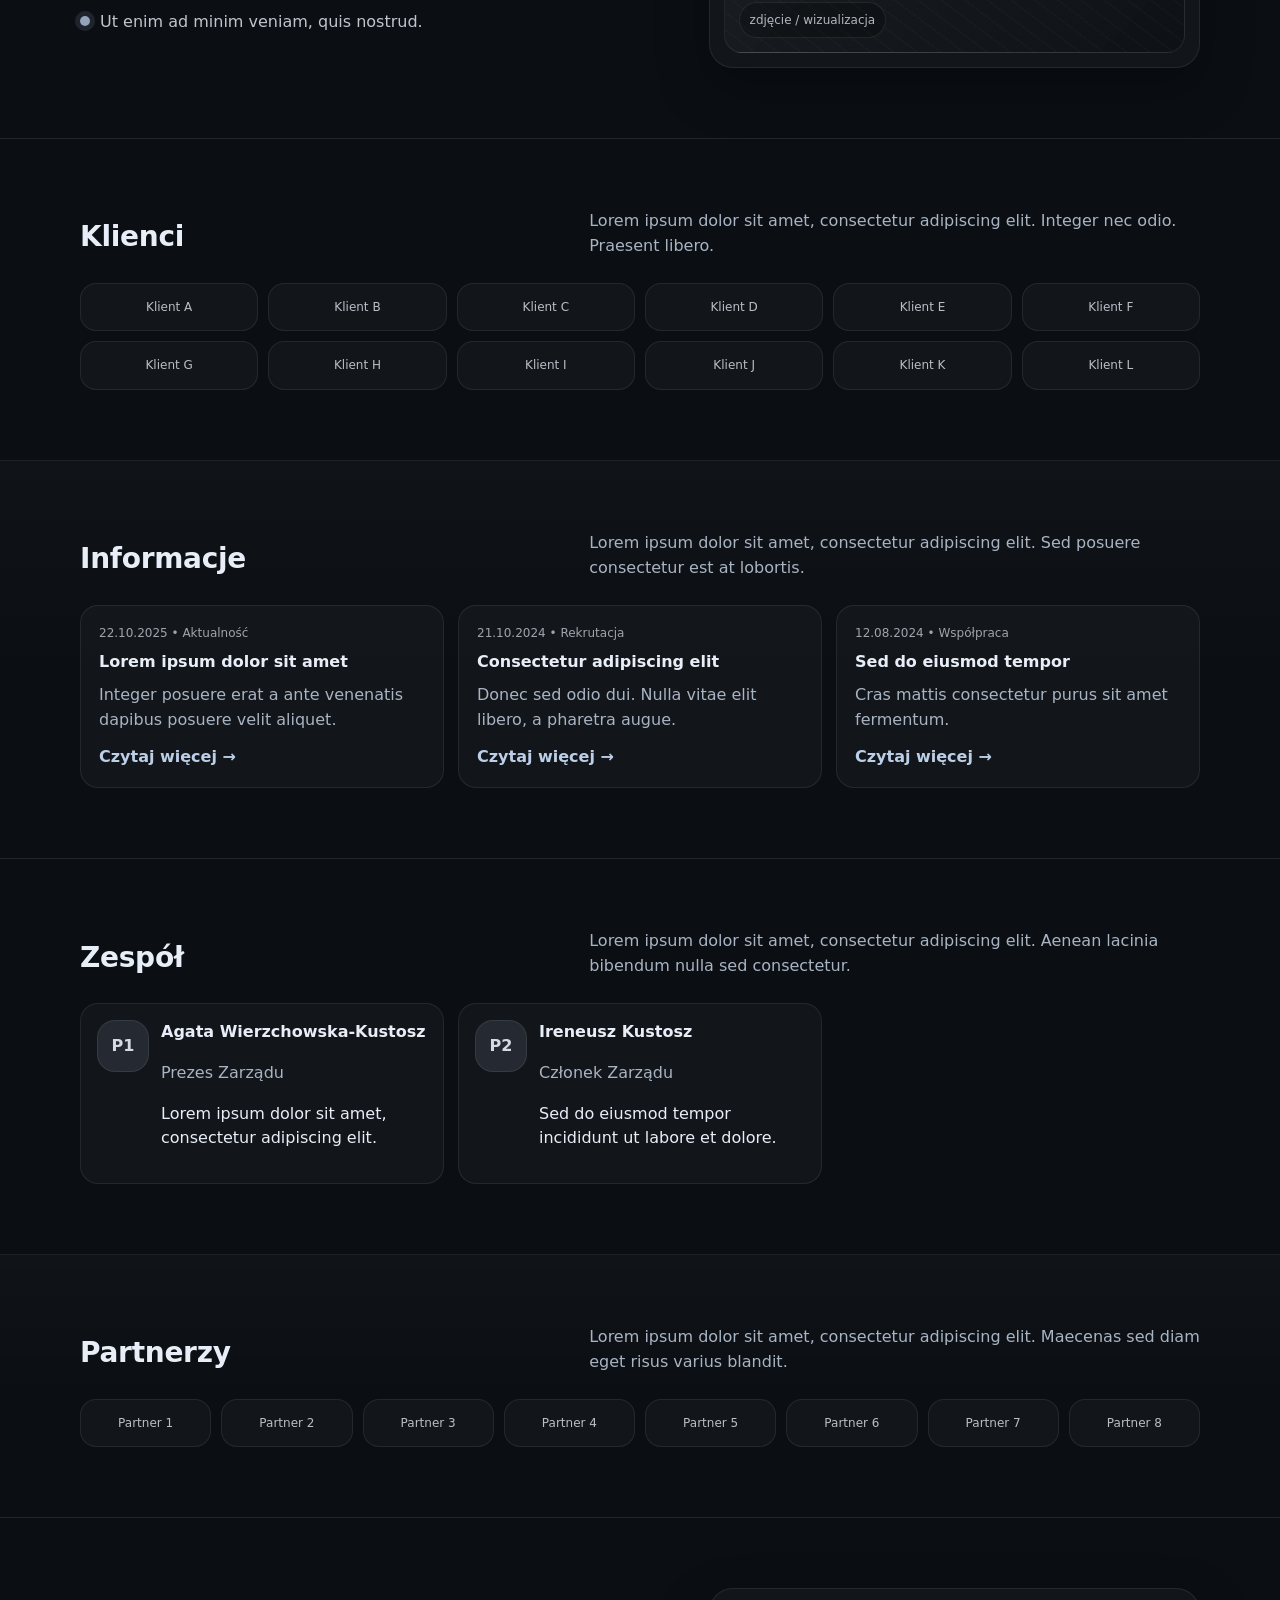
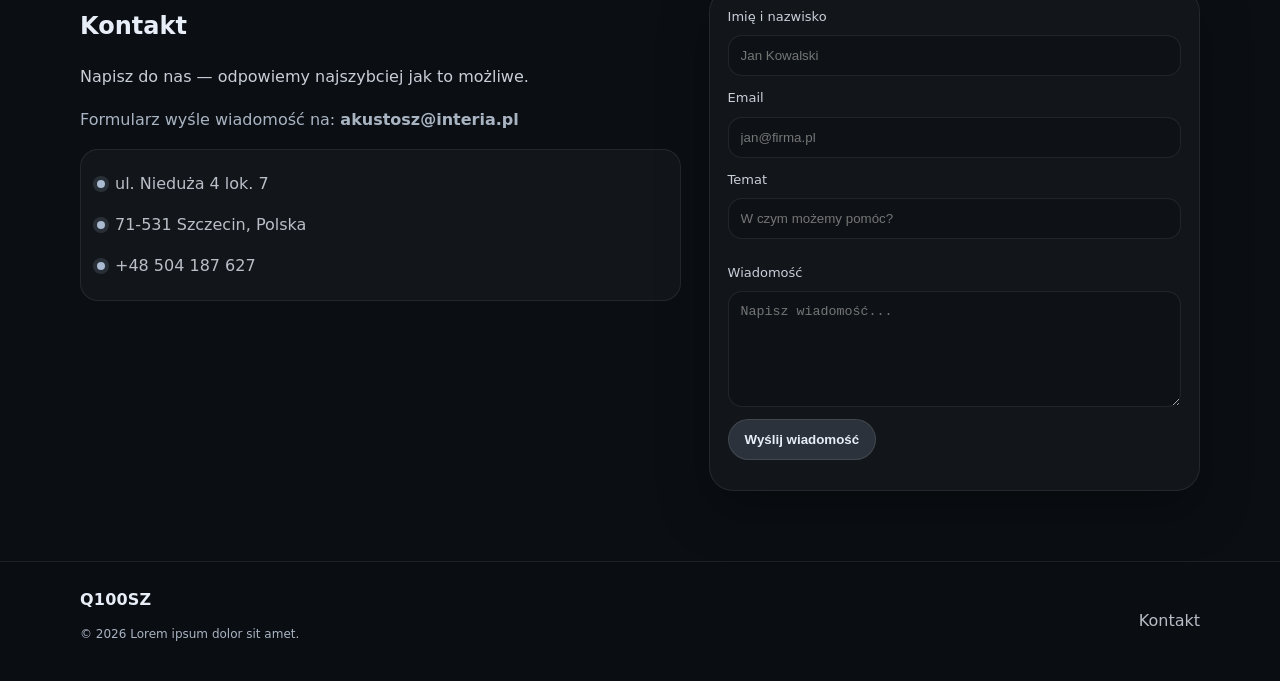
==== commit 31bd3e79: "deleting trash" ====
--- a/index.html
+++ b/index.html
@@ -295,10 +295,6 @@
             <div class="contact__line"><span class="dot"></span><span>+48 504 187 627</span></div>
           </div>
 
-          <p class="muted small">
-            Jeśli SMTP nie jest skonfigurowany, zawsze możesz użyć:
-            <a class="inline-link" href="mailto:miloszk2004@gmail.com?subject=Wiadomo%C5%9B%C4%87%20ze%20strony&body=Cze%C5%9B%C4%87!">mailto:</a>
-          </p>
         </div>
 
         <form class="form" id="contactForm">
--- a/styles.css
+++ b/styles.css
@@ -319,7 +319,6 @@
   background: linear-gradient(to bottom, transparent, var(--bg));
 }
 
-/* SECTIONS */
 .section{
   padding:70px 0;
 }
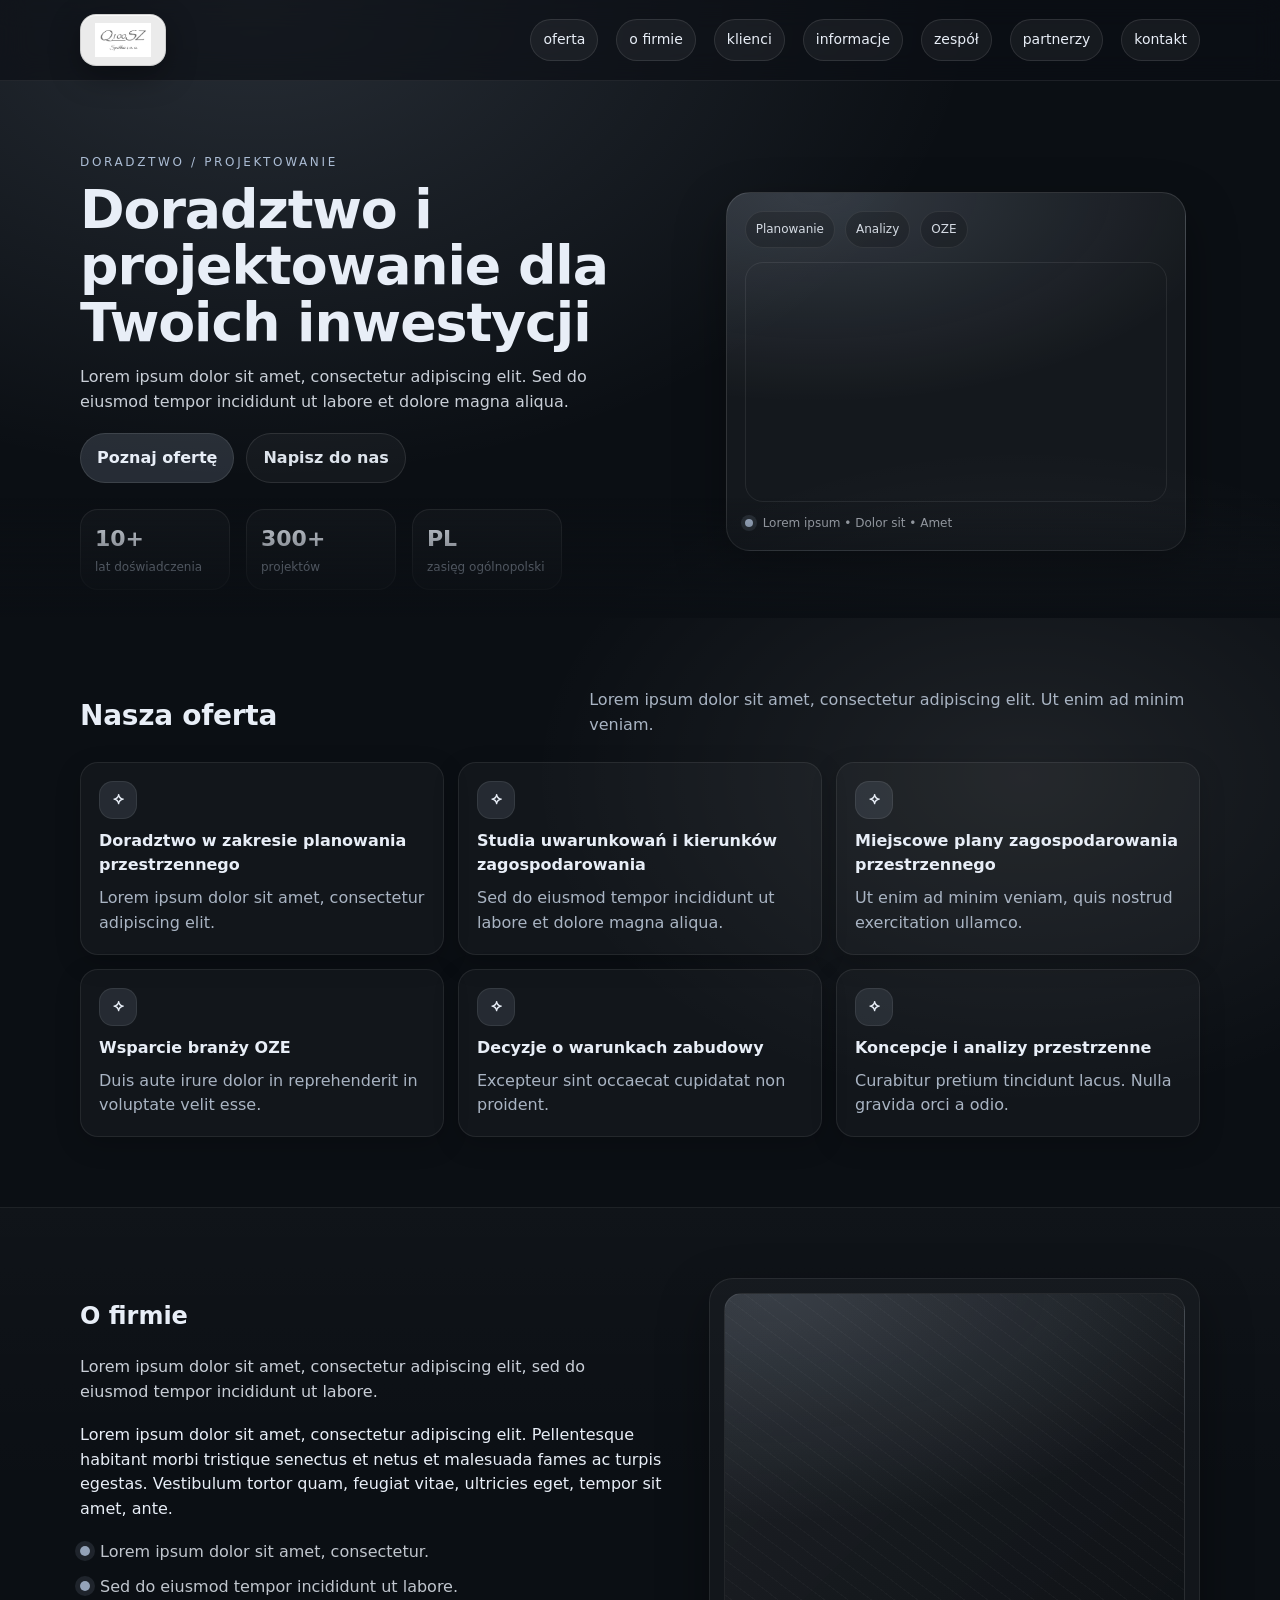
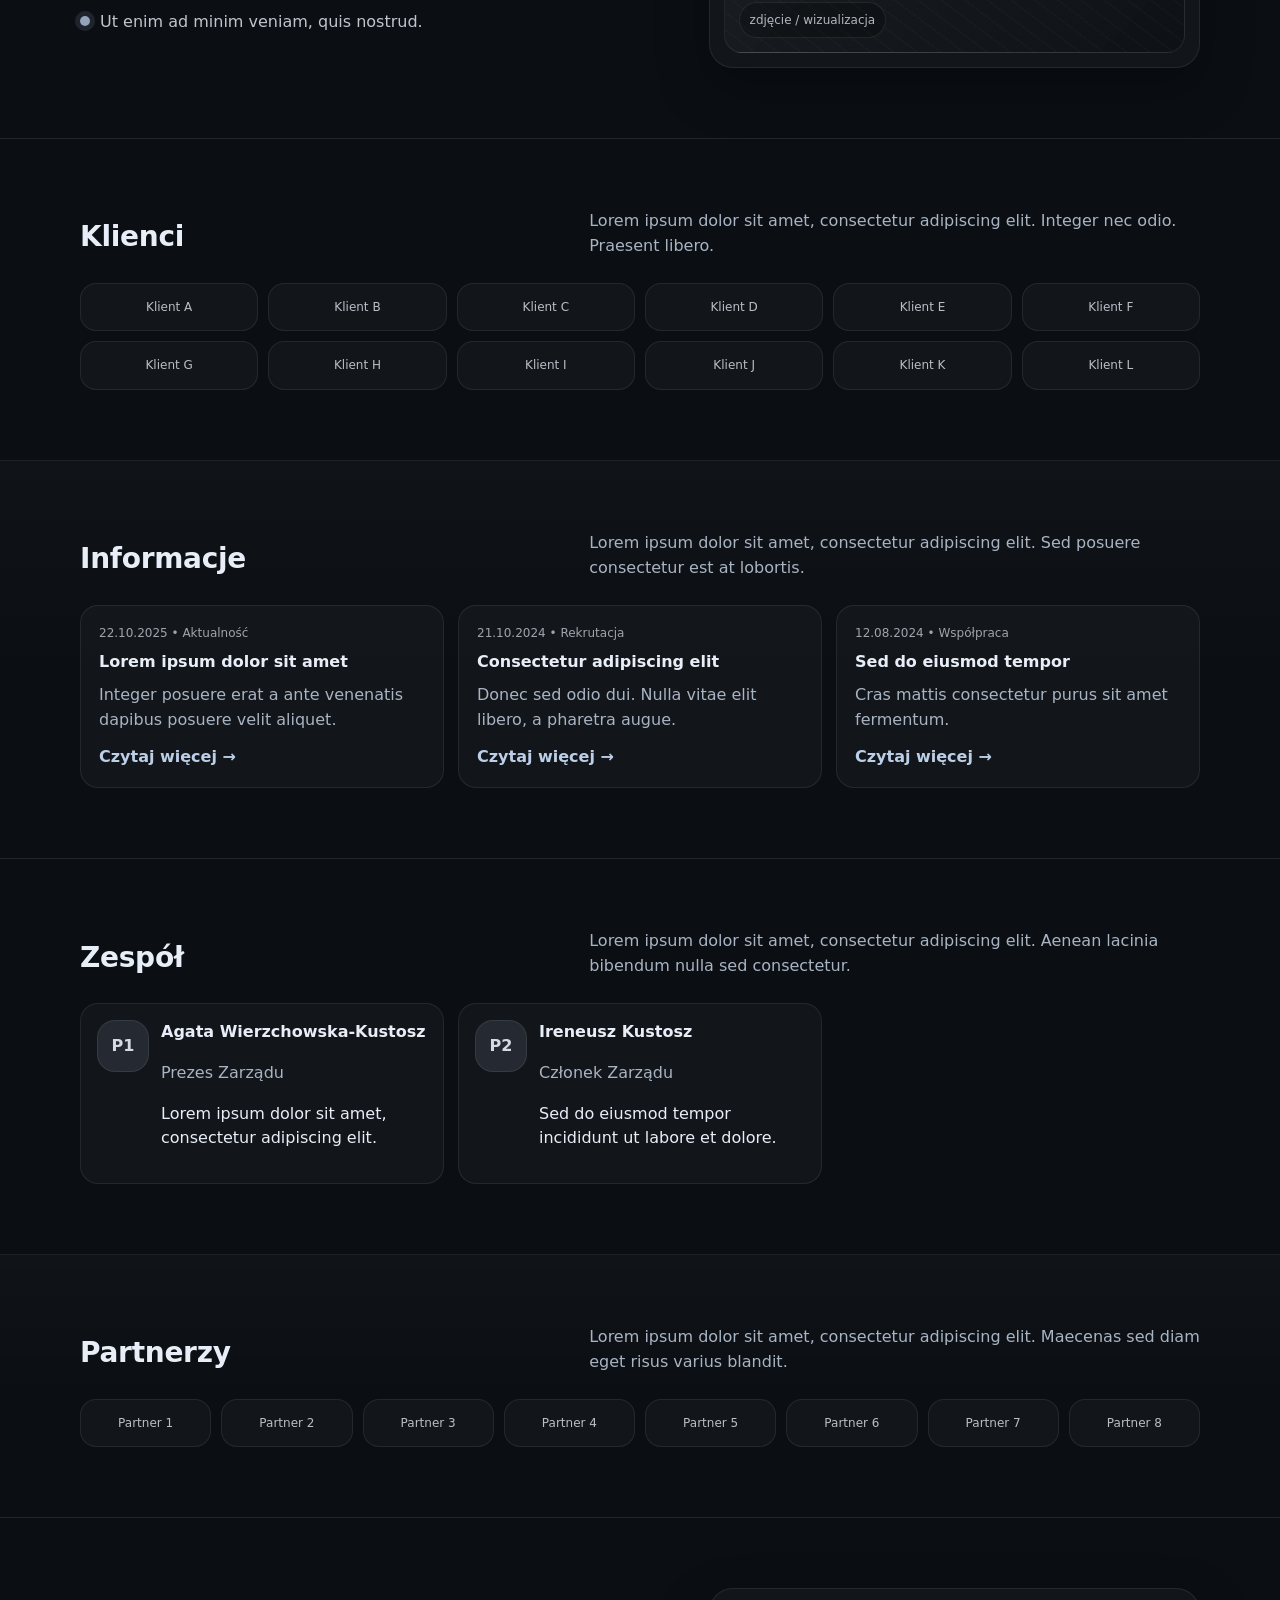
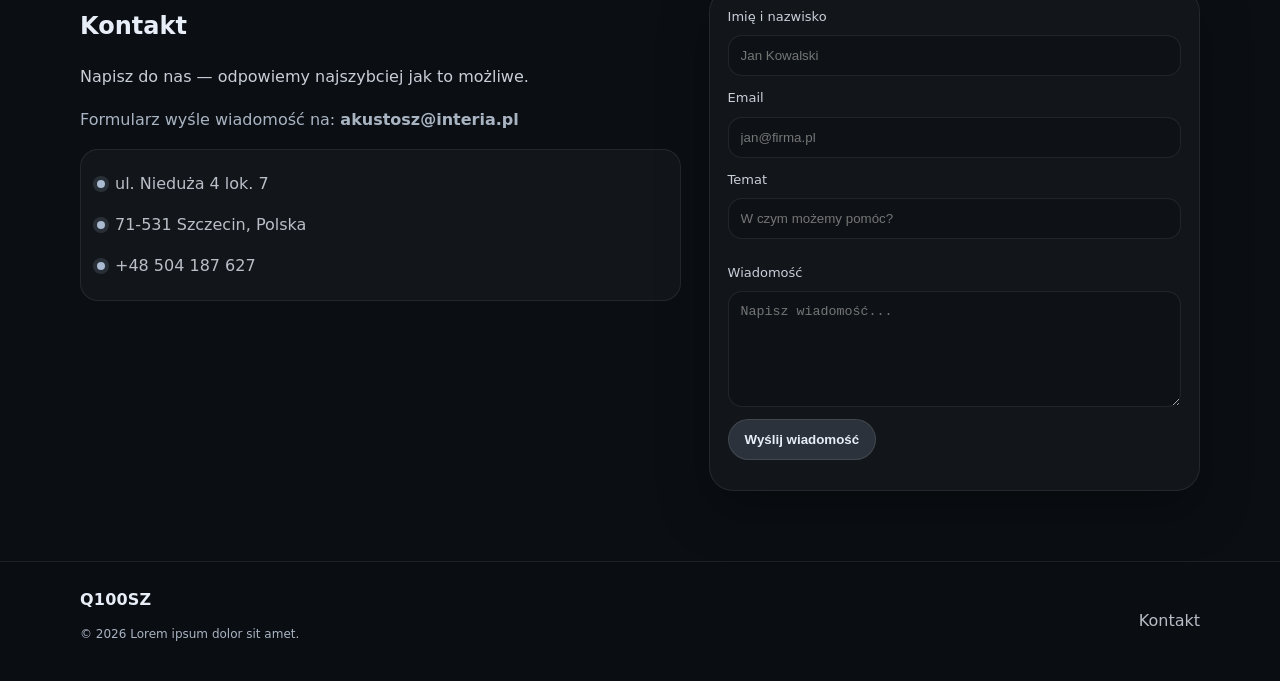
==== commit 737a06eb: "shortcut icon" ====
--- a/index.html
+++ b/index.html
@@ -2,6 +2,7 @@
 <html lang="pl">
 <head>
   <meta charset="utf-8" />
+  <link rel="shortcut icon" href="Images/favicon.ico">
   <meta name="description" content="Opis firmy, usług i kontaktu">
   <meta name="viewport" content="width=device-width, initial-scale=1" />
   <meta name="keywords" content="Q100SZ Spółka z.o.o., Usługi Projektowe w Szczecinie">
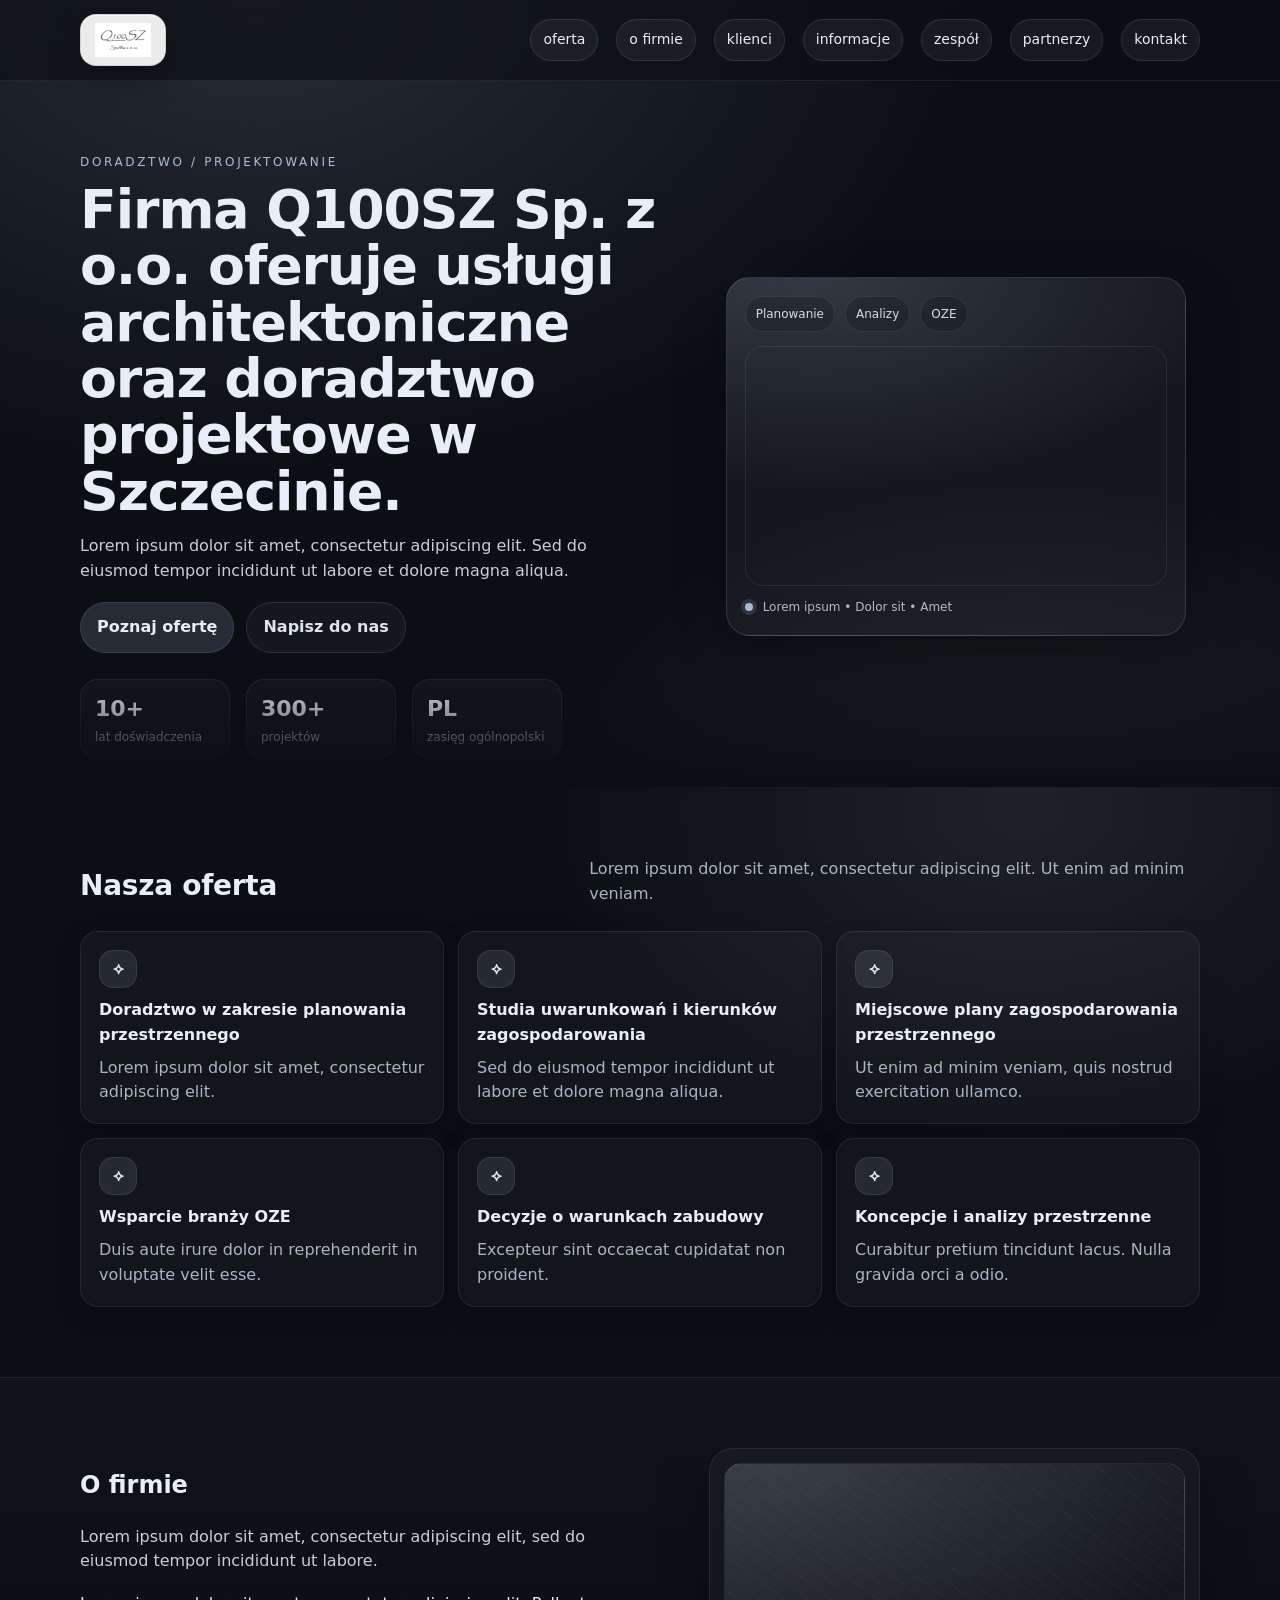
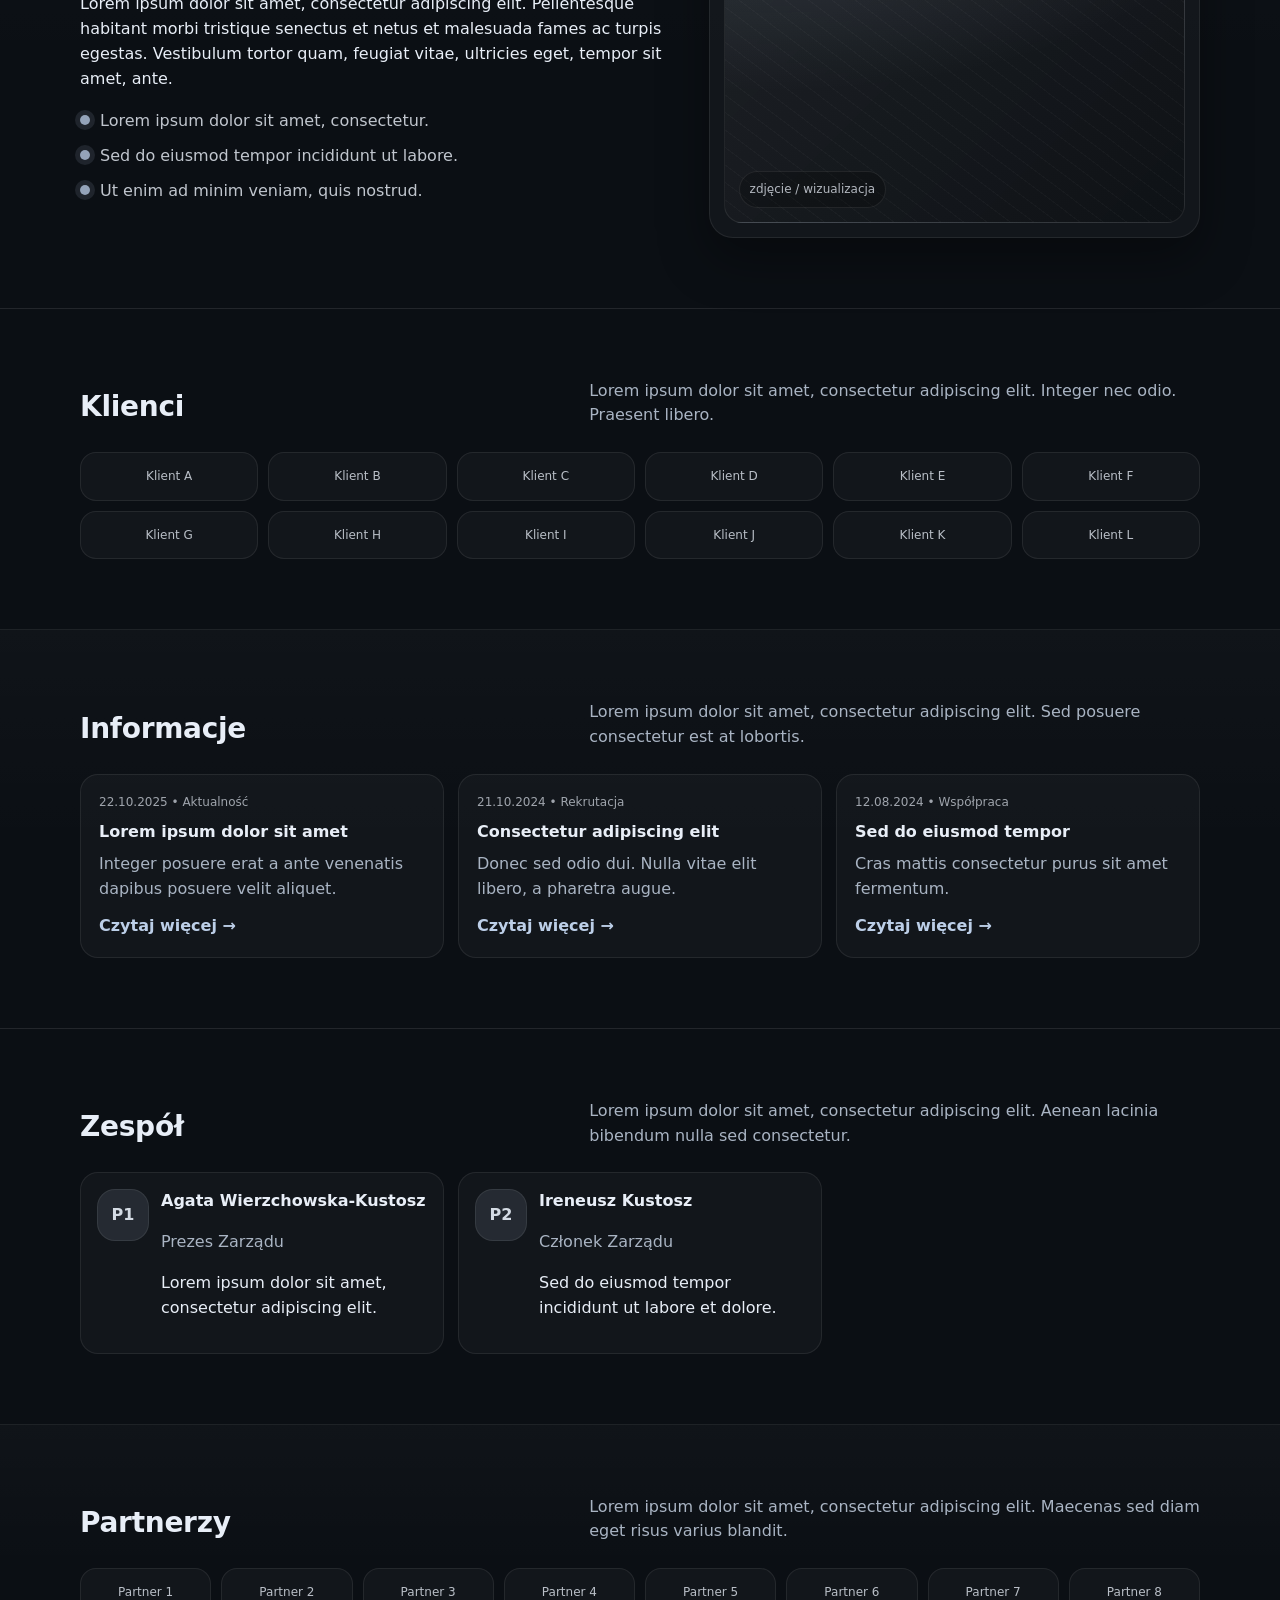
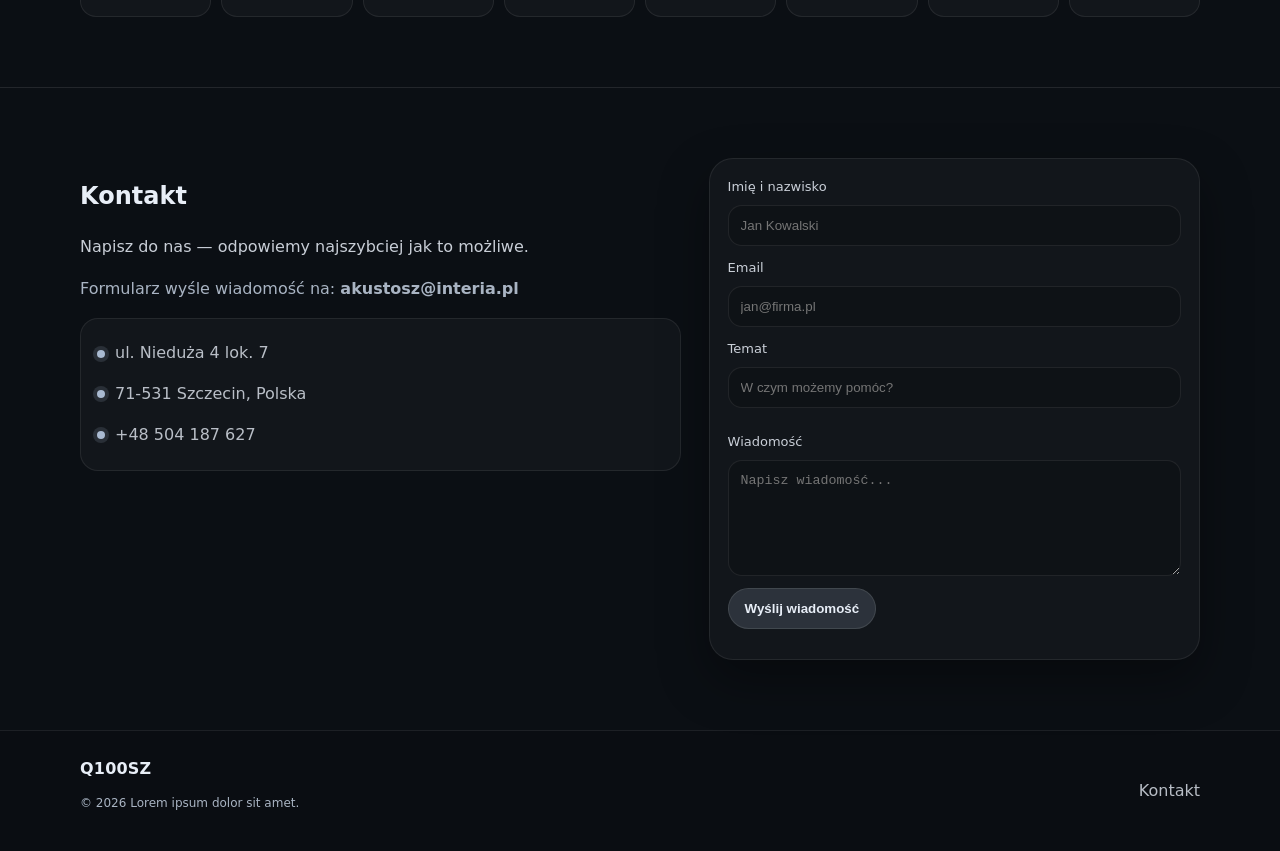
==== commit da6906d6: "h1 change" ====
--- a/index.html
+++ b/index.html
@@ -2,13 +2,21 @@
 <html lang="pl">
 <head>
   <meta charset="utf-8" />
-  <link rel="shortcut icon" href="Images/favicon.ico">
-  <meta name="description" content="Opis firmy, usług i kontaktu">
+  <link rel="icon" href="Images/favicon.ico" sizes="any">
+  <link rel="apple-touch-icon" href="Images/apple-touch-icon.png">
+  <meta name="description" content="Q100SZ Sp. z o.o. oferuje usługi architektoniczne, projektowe i doradcze w Szczecinie. Sprawdź ofertę, realizacje i skontaktuj się z nami.">
   <meta name="viewport" content="width=device-width, initial-scale=1" />
-  <meta name="keywords" content="Q100SZ Spółka z.o.o., Usługi Projektowe w Szczecinie">
-  <title>Q100SZ - Usługi Architekturowe oraz Porady</title>
+  <meta name="keywords" content="Q100SZ Spółka z.o.o., Usługi Projektowe w Szczecinie | Kusztosz">
+  <title>Q100SZ Sp. z o.o. – Usługi architektoniczne i projektowe w Szczecinie</title>
+  <link rel="canonical" href="https://q100sz.pl/">
   <link rel="stylesheet" href="./styles.css" />
-</head>
+  <meta name="robots" content="index, follow">
+  <meta property="og:title" content="Q100SZ Sp. z o.o. – Usługi architektoniczne i projektowe">
+  <meta property="og:description" content="Poznaj ofertę Q100SZ Sp. z o.o. – usługi architektoniczne, projektowe i doradcze w Szczecinie.">
+  <meta property="og:type" content="website">
+  <meta property="og:url" content="https://q100sz.pl/">
+  <meta property="og:image" content="https://q100sz.pl/Images/og-image.jpg">
+  </head>
 <body>
   <header class="topbar" class="top">
     <div class="container topbar__inner">
@@ -51,7 +59,7 @@
       <div class="container hero__inner">
         <div class="hero__copy">
           <p class="kicker">DORADZTWO / PROJEKTOWANIE</p>
-          <h1>Doradztwo i projektowanie dla Twoich inwestycji</h1>
+          <h1>Firma Q100SZ Sp. z o.o. oferuje usługi architektoniczne oraz doradztwo projektowe w Szczecinie.</h1>
           <p class="lead">
             Lorem ipsum dolor sit amet, consectetur adipiscing elit. Sed do eiusmod tempor incididunt ut labore et dolore magna aliqua.
           </p>
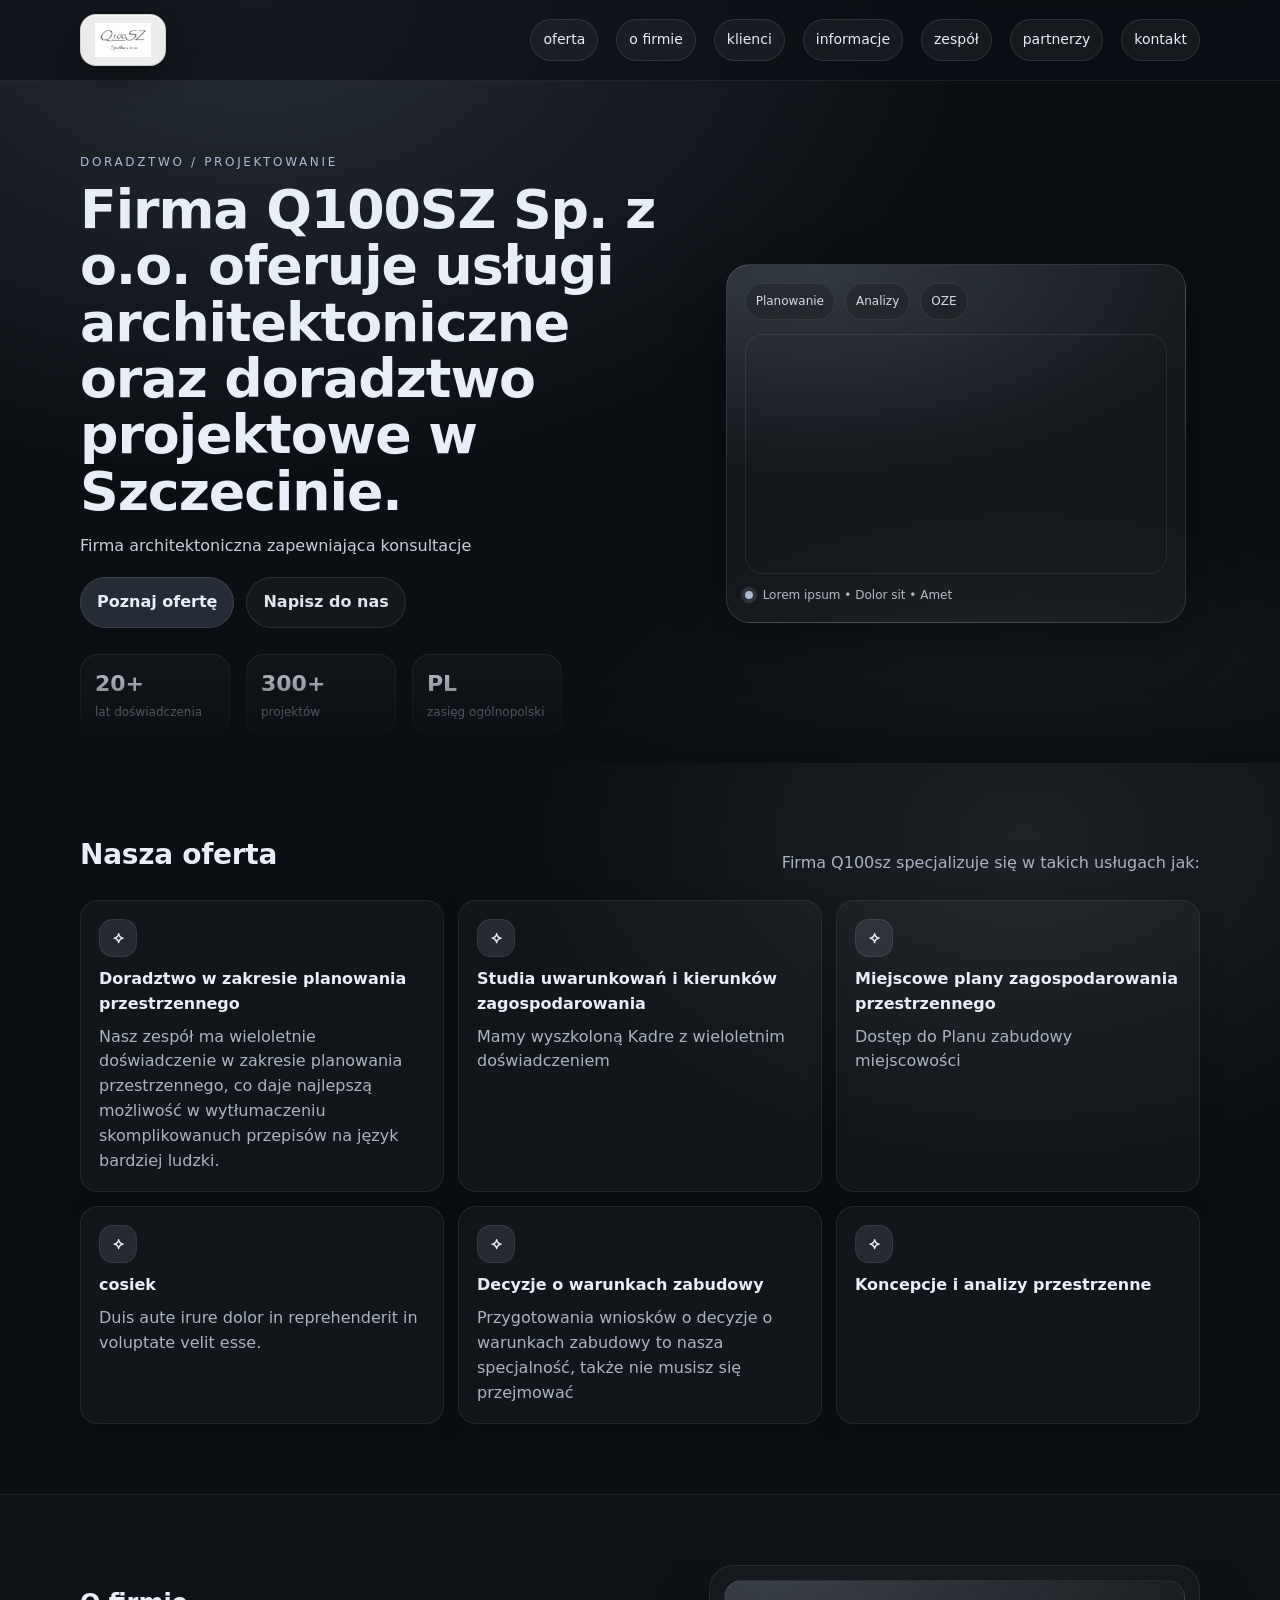
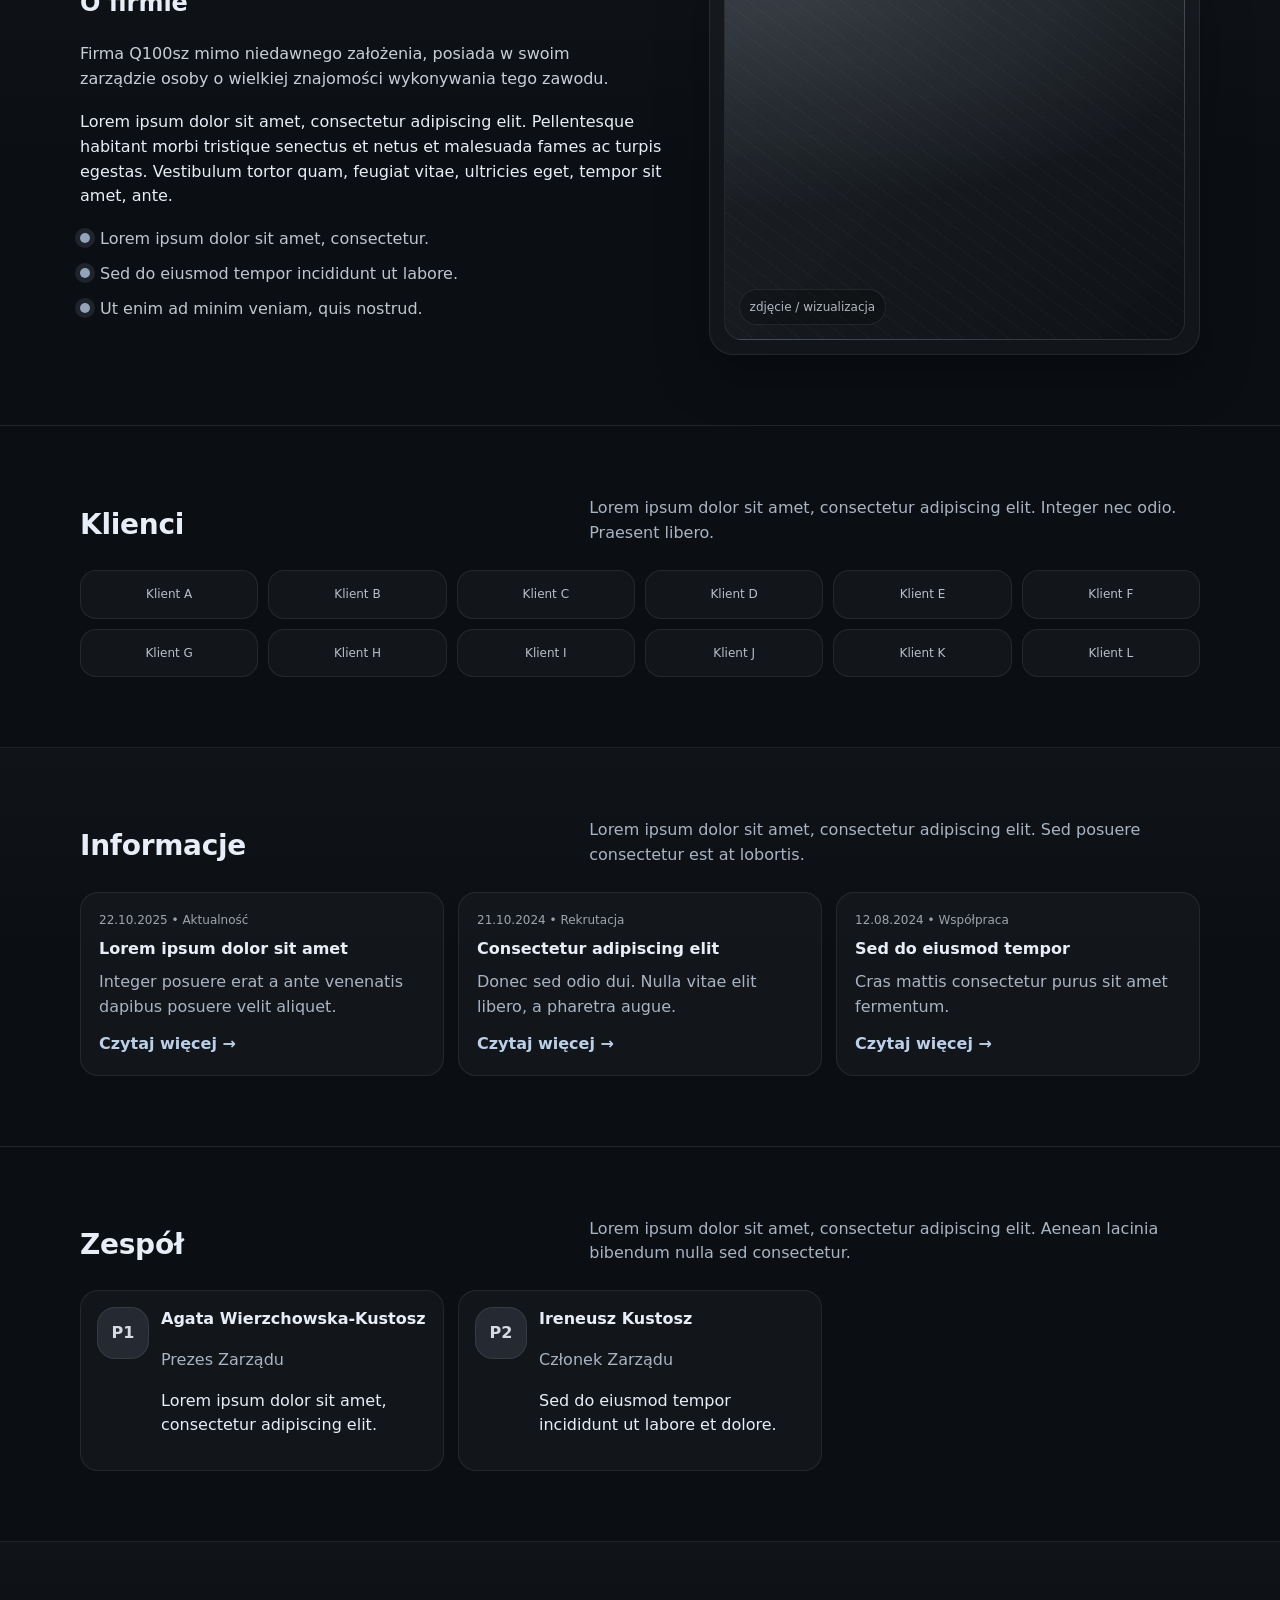
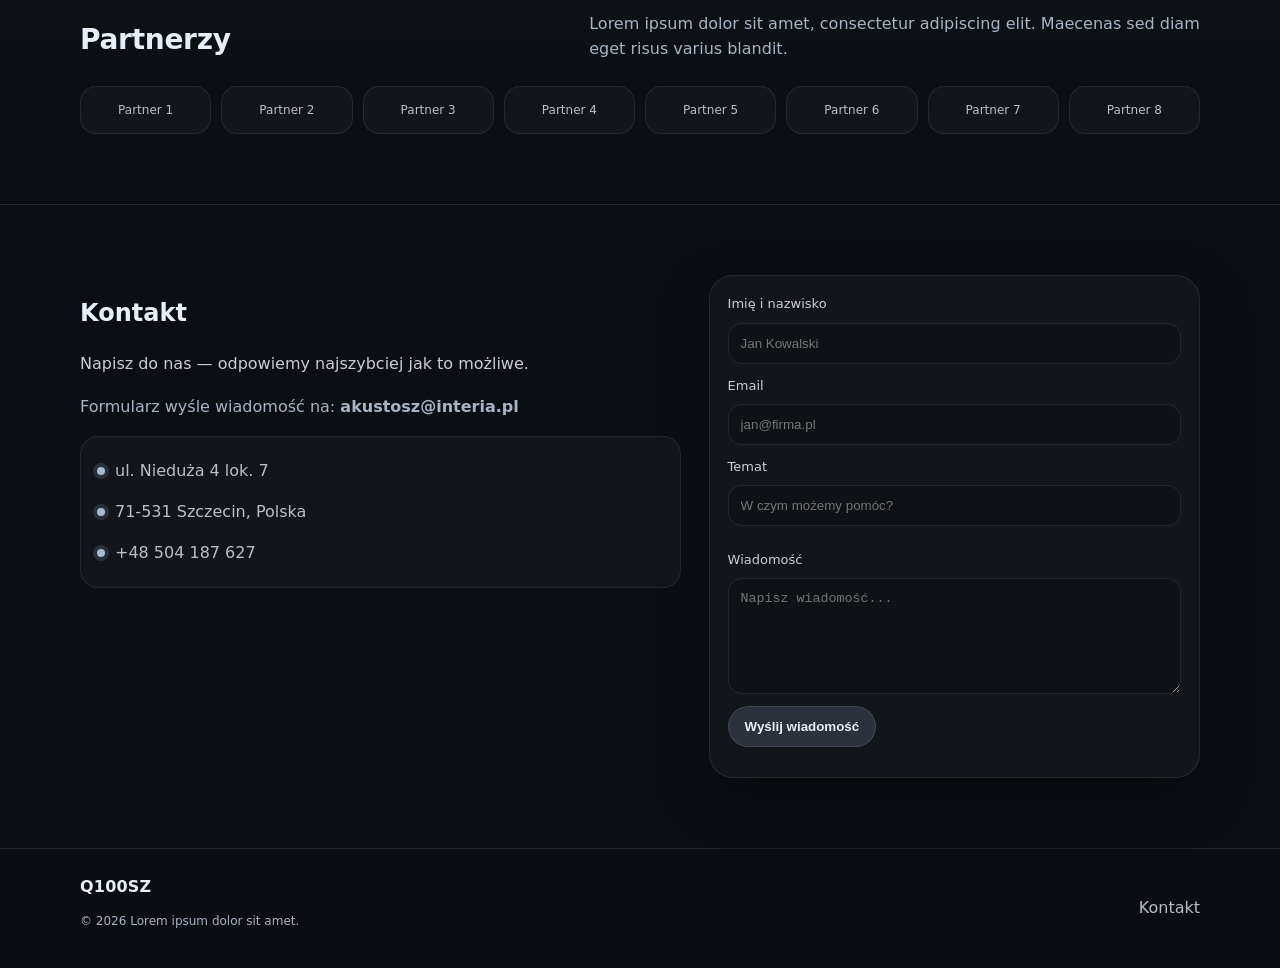
==== commit f989a452: "index update" ====
--- a/index.html
+++ b/index.html
@@ -61,7 +61,7 @@
           <p class="kicker">DORADZTWO / PROJEKTOWANIE</p>
           <h1>Firma Q100SZ Sp. z o.o. oferuje usługi architektoniczne oraz doradztwo projektowe w Szczecinie.</h1>
           <p class="lead">
-            Lorem ipsum dolor sit amet, consectetur adipiscing elit. Sed do eiusmod tempor incididunt ut labore et dolore magna aliqua.
+            Firma architektoniczna zapewniająca konsultacje
           </p>
 
           <div class="hero__actions">
@@ -71,7 +71,7 @@
 
           <div class="hero__stats">
             <div class="stat">
-              <div class="stat__num">10+</div>
+              <div class="stat__num">20+</div>
               <div class="stat__label">lat doświadczenia</div>
             </div>
             <div class="stat">
@@ -110,44 +110,44 @@
       <div class="container">
         <div class="section__head">
           <h2>Nasza oferta</h2>
-          <p>Lorem ipsum dolor sit amet, consectetur adipiscing elit. Ut enim ad minim veniam.</p>
+          <p>Firma Q100sz specjalizuje się w takich usługach jak:</p>
         </div>
 
         <div class="grid cards">
           <article class="card">
             <div class="card__icon">⟡</div>
             <h3>Doradztwo w zakresie planowania przestrzennego</h3>
-            <p>Lorem ipsum dolor sit amet, consectetur adipiscing elit.</p>
+            <p>Nasz zespół ma wieloletnie doświadczenie w zakresie planowania przestrzennego, co daje najlepszą możliwość w wytłumaczeniu skomplikowanuch przepisów na język bardziej ludzki.</p>
           </article>
 
           <article class="card">
             <div class="card__icon">⟡</div>
             <h3>Studia uwarunkowań i kierunków zagospodarowania</h3>
-            <p>Sed do eiusmod tempor incididunt ut labore et dolore magna aliqua.</p>
+            <p>Mamy wyszkoloną Kadre z wieloletnim doświadczeniem</p>
           </article>
 
           <article class="card">
             <div class="card__icon">⟡</div>
             <h3>Miejscowe plany zagospodarowania przestrzennego</h3>
-            <p>Ut enim ad minim veniam, quis nostrud exercitation ullamco.</p>
-          </article>
-
-          <article class="card">
-            <div class="card__icon">⟡</div>
-            <h3>Wsparcie branży OZE</h3>
+            <p>Dostęp do Planu zabudowy miejscowości</p>
+          </article>
+
+          <article class="card">
+            <div class="card__icon">⟡</div>
+            <h3>cosiek</h3>
             <p>Duis aute irure dolor in reprehenderit in voluptate velit esse.</p>
           </article>
 
           <article class="card">
             <div class="card__icon">⟡</div>
             <h3>Decyzje o warunkach zabudowy</h3>
-            <p>Excepteur sint occaecat cupidatat non proident.</p>
+            <p>Przygotowania wniosków o decyzje o warunkach zabudowy to nasza specjalność, także nie musisz się przejmować</p>
           </article>
 
           <article class="card">
             <div class="card__icon">⟡</div>
             <h3>Koncepcje i analizy przestrzenne</h3>
-            <p>Curabitur pretium tincidunt lacus. Nulla gravida orci a odio.</p>
+            <p></p>
           </article>
         </div>
       </div>
@@ -159,7 +159,7 @@
         <div>
           <h2>O firmie</h2>
           <p class="lead">
-            Lorem ipsum dolor sit amet, consectetur adipiscing elit, sed do eiusmod tempor incididunt ut labore.
+           Firma Q100sz mimo niedawnego założenia, posiada w swoim zarządzie osoby o wielkiej znajomości wykonywania tego zawodu. 
           </p>
           <p>
             Lorem ipsum dolor sit amet, consectetur adipiscing elit. Pellentesque habitant morbi tristique senectus et netus et malesuada fames ac turpis egestas.
